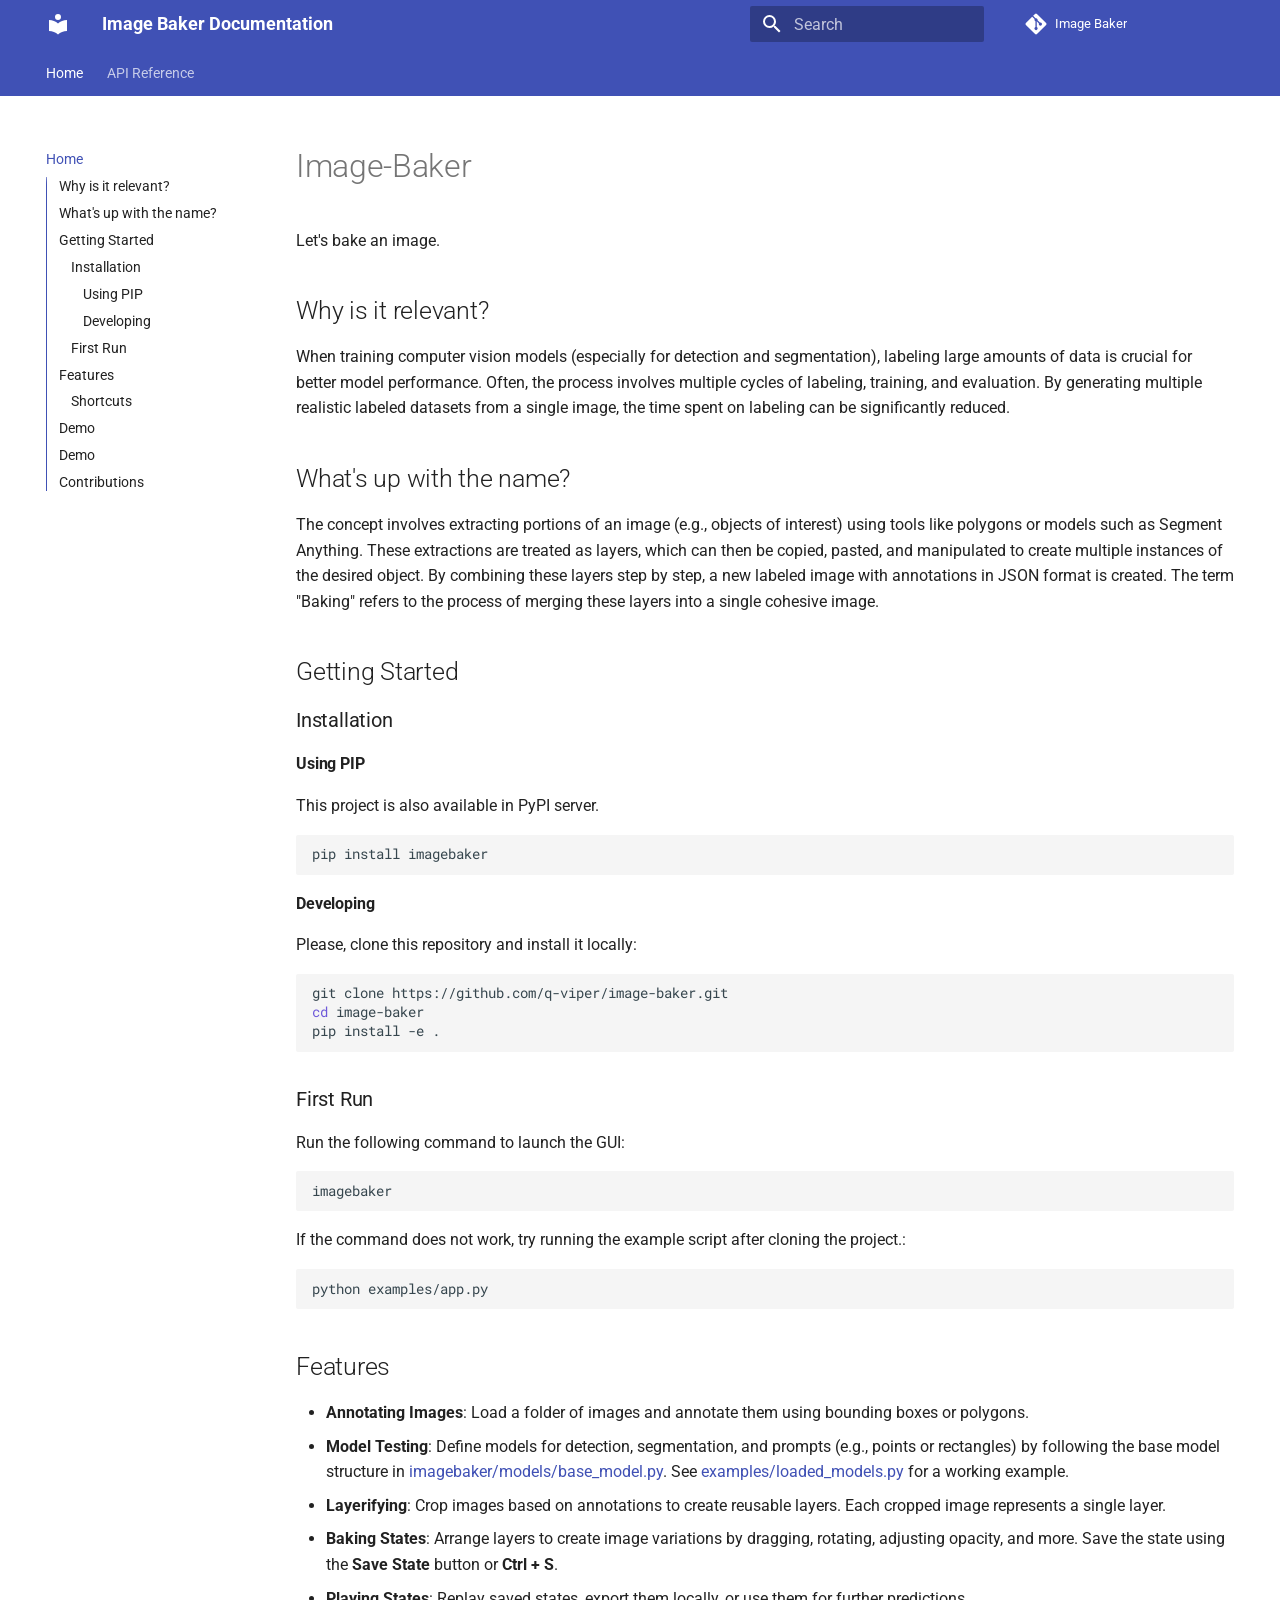
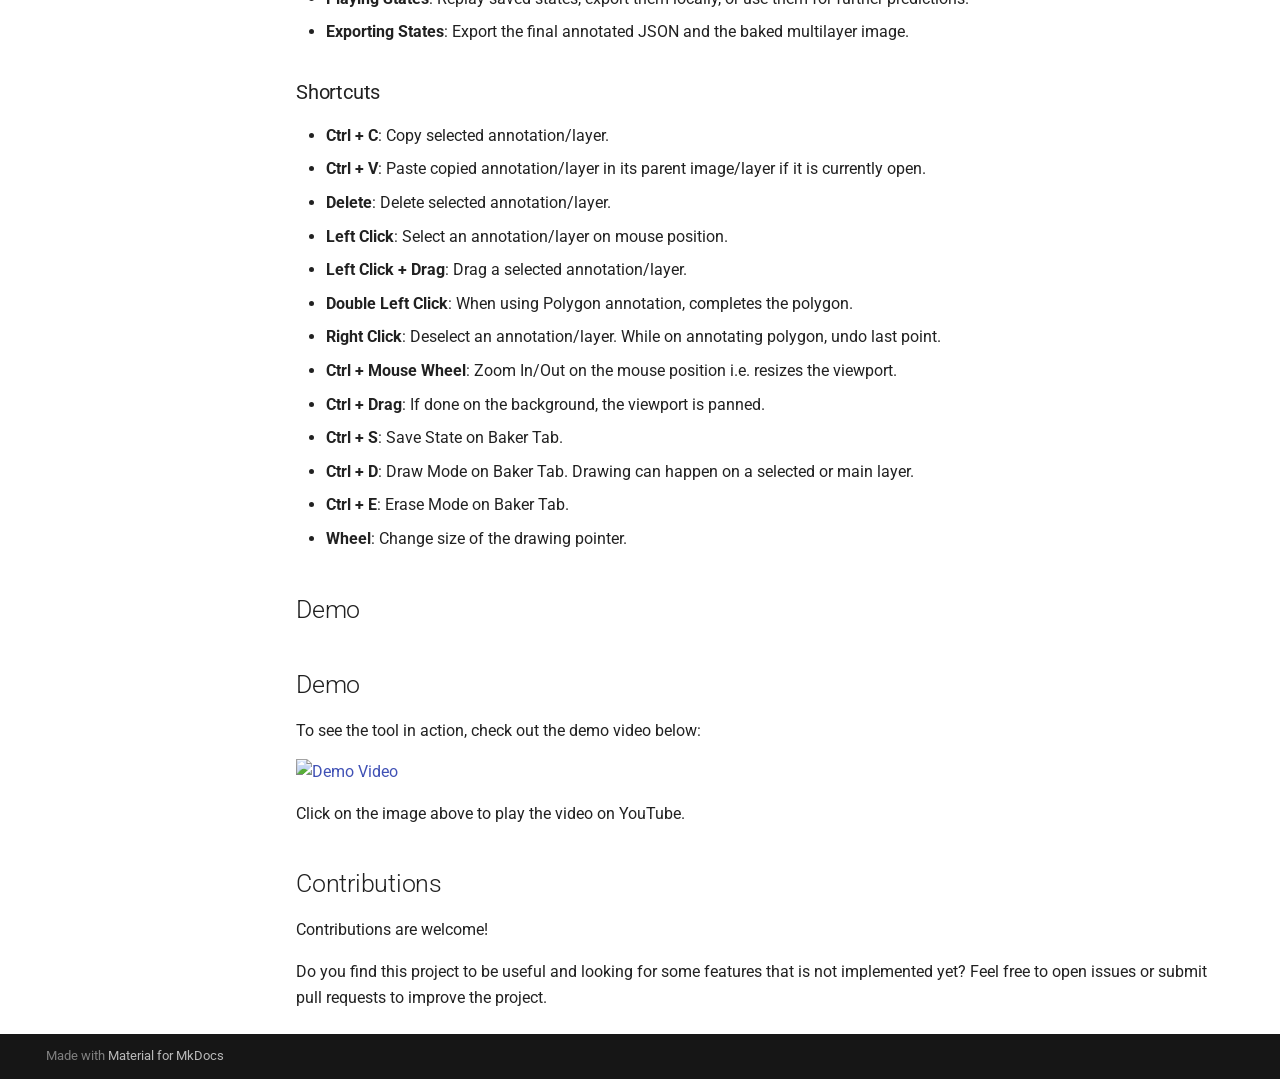
==== index.html @ 7e23a69e "Deployed d98cb2f with MkDocs version: 1.6.1" ====
<!doctype html>
<html lang="en" class="no-js">
  <head>
    
      <meta charset="utf-8">
      <meta name="viewport" content="width=device-width,initial-scale=1">
      
        <meta name="description" content="Documentation for the Image Baker project.">
      
      
        <meta name="author" content="Ramkrishna Acharya">
      
      
        <link rel="canonical" href="https://q-viper.github.io/Image-Baker/">
      
      
      
        <link rel="next" href="api-reference/">
      
      
      <link rel="icon" href="assets/favicon_io/favicon-32x32.png">
      <meta name="generator" content="mkdocs-1.6.1, mkdocs-material-9.6.12">
    
    
      
        <title>Image Baker Documentation</title>
      
    
    
      <link rel="stylesheet" href="assets/stylesheets/main.2afb09e1.min.css">
      
        
        <link rel="stylesheet" href="assets/stylesheets/palette.06af60db.min.css">
      
      


    
    
      
    
    
      
        
        
        <link rel="preconnect" href="https://fonts.gstatic.com" crossorigin>
        <link rel="stylesheet" href="https://fonts.googleapis.com/css?family=Roboto:300,300i,400,400i,700,700i%7CRoboto+Mono:400,400i,700,700i&display=fallback">
        <style>:root{--md-text-font:"Roboto";--md-code-font:"Roboto Mono"}</style>
      
    
    
      <link rel="stylesheet" href="assets/_mkdocstrings.css">
    
    <script>__md_scope=new URL(".",location),__md_hash=e=>[...e].reduce(((e,_)=>(e<<5)-e+_.charCodeAt(0)),0),__md_get=(e,_=localStorage,t=__md_scope)=>JSON.parse(_.getItem(t.pathname+"."+e)),__md_set=(e,_,t=localStorage,a=__md_scope)=>{try{t.setItem(a.pathname+"."+e,JSON.stringify(_))}catch(e){}}</script>
    
      

    
    
    
  </head>
  
  
    
    
    
    
    
    <body dir="ltr" data-md-color-scheme="default" data-md-color-primary="indigo" data-md-color-accent="pink">
  
    
    <input class="md-toggle" data-md-toggle="drawer" type="checkbox" id="__drawer" autocomplete="off">
    <input class="md-toggle" data-md-toggle="search" type="checkbox" id="__search" autocomplete="off">
    <label class="md-overlay" for="__drawer"></label>
    <div data-md-component="skip">
      
        
        <a href="#image-baker" class="md-skip">
          Skip to content
        </a>
      
    </div>
    <div data-md-component="announce">
      
    </div>
    
    
      

<header class="md-header" data-md-component="header">
  <nav class="md-header__inner md-grid" aria-label="Header">
    <a href="." title="Image Baker Documentation" class="md-header__button md-logo" aria-label="Image Baker Documentation" data-md-component="logo">
      
  
  <svg xmlns="http://www.w3.org/2000/svg" viewBox="0 0 24 24"><path d="M12 8a3 3 0 0 0 3-3 3 3 0 0 0-3-3 3 3 0 0 0-3 3 3 3 0 0 0 3 3m0 3.54C9.64 9.35 6.5 8 3 8v11c3.5 0 6.64 1.35 9 3.54 2.36-2.19 5.5-3.54 9-3.54V8c-3.5 0-6.64 1.35-9 3.54"/></svg>

    </a>
    <label class="md-header__button md-icon" for="__drawer">
      
      <svg xmlns="http://www.w3.org/2000/svg" viewBox="0 0 24 24"><path d="M3 6h18v2H3zm0 5h18v2H3zm0 5h18v2H3z"/></svg>
    </label>
    <div class="md-header__title" data-md-component="header-title">
      <div class="md-header__ellipsis">
        <div class="md-header__topic">
          <span class="md-ellipsis">
            Image Baker Documentation
          </span>
        </div>
        <div class="md-header__topic" data-md-component="header-topic">
          <span class="md-ellipsis">
            
              Home
            
          </span>
        </div>
      </div>
    </div>
    
      
    
    
    
    
      
      
        <label class="md-header__button md-icon" for="__search">
          
          <svg xmlns="http://www.w3.org/2000/svg" viewBox="0 0 24 24"><path d="M9.5 3A6.5 6.5 0 0 1 16 9.5c0 1.61-.59 3.09-1.56 4.23l.27.27h.79l5 5-1.5 1.5-5-5v-.79l-.27-.27A6.52 6.52 0 0 1 9.5 16 6.5 6.5 0 0 1 3 9.5 6.5 6.5 0 0 1 9.5 3m0 2C7 5 5 7 5 9.5S7 14 9.5 14 14 12 14 9.5 12 5 9.5 5"/></svg>
        </label>
        <div class="md-search" data-md-component="search" role="dialog">
  <label class="md-search__overlay" for="__search"></label>
  <div class="md-search__inner" role="search">
    <form class="md-search__form" name="search">
      <input type="text" class="md-search__input" name="query" aria-label="Search" placeholder="Search" autocapitalize="off" autocorrect="off" autocomplete="off" spellcheck="false" data-md-component="search-query" required>
      <label class="md-search__icon md-icon" for="__search">
        
        <svg xmlns="http://www.w3.org/2000/svg" viewBox="0 0 24 24"><path d="M9.5 3A6.5 6.5 0 0 1 16 9.5c0 1.61-.59 3.09-1.56 4.23l.27.27h.79l5 5-1.5 1.5-5-5v-.79l-.27-.27A6.52 6.52 0 0 1 9.5 16 6.5 6.5 0 0 1 3 9.5 6.5 6.5 0 0 1 9.5 3m0 2C7 5 5 7 5 9.5S7 14 9.5 14 14 12 14 9.5 12 5 9.5 5"/></svg>
        
        <svg xmlns="http://www.w3.org/2000/svg" viewBox="0 0 24 24"><path d="M20 11v2H8l5.5 5.5-1.42 1.42L4.16 12l7.92-7.92L13.5 5.5 8 11z"/></svg>
      </label>
      <nav class="md-search__options" aria-label="Search">
        
        <button type="reset" class="md-search__icon md-icon" title="Clear" aria-label="Clear" tabindex="-1">
          
          <svg xmlns="http://www.w3.org/2000/svg" viewBox="0 0 24 24"><path d="M19 6.41 17.59 5 12 10.59 6.41 5 5 6.41 10.59 12 5 17.59 6.41 19 12 13.41 17.59 19 19 17.59 13.41 12z"/></svg>
        </button>
      </nav>
      
    </form>
    <div class="md-search__output">
      <div class="md-search__scrollwrap" tabindex="0" data-md-scrollfix>
        <div class="md-search-result" data-md-component="search-result">
          <div class="md-search-result__meta">
            Initializing search
          </div>
          <ol class="md-search-result__list" role="presentation"></ol>
        </div>
      </div>
    </div>
  </div>
</div>
      
    
    
      <div class="md-header__source">
        <a href="https://github.com/q-viper/image-baker" title="Go to repository" class="md-source" data-md-component="source">
  <div class="md-source__icon md-icon">
    
    <svg xmlns="http://www.w3.org/2000/svg" viewBox="0 0 448 512"><!--! Font Awesome Free 6.7.2 by @fontawesome - https://fontawesome.com License - https://fontawesome.com/license/free (Icons: CC BY 4.0, Fonts: SIL OFL 1.1, Code: MIT License) Copyright 2024 Fonticons, Inc.--><path d="M439.55 236.05 244 40.45a28.87 28.87 0 0 0-40.81 0l-40.66 40.63 51.52 51.52c27.06-9.14 52.68 16.77 43.39 43.68l49.66 49.66c34.23-11.8 61.18 31 35.47 56.69-26.49 26.49-70.21-2.87-56-37.34L240.22 199v121.85c25.3 12.54 22.26 41.85 9.08 55a34.34 34.34 0 0 1-48.55 0c-17.57-17.6-11.07-46.91 11.25-56v-123c-20.8-8.51-24.6-30.74-18.64-45L142.57 101 8.45 235.14a28.86 28.86 0 0 0 0 40.81l195.61 195.6a28.86 28.86 0 0 0 40.8 0l194.69-194.69a28.86 28.86 0 0 0 0-40.81"/></svg>
  </div>
  <div class="md-source__repository">
    Image Baker
  </div>
</a>
      </div>
    
  </nav>
  
</header>
    
    <div class="md-container" data-md-component="container">
      
      
        
          
            
<nav class="md-tabs" aria-label="Tabs" data-md-component="tabs">
  <div class="md-grid">
    <ul class="md-tabs__list">
      
        
  
  
  
    
  
  
    <li class="md-tabs__item md-tabs__item--active">
      <a href="." class="md-tabs__link">
        
  
  
    
  
  Home

      </a>
    </li>
  

      
        
  
  
  
  
    <li class="md-tabs__item">
      <a href="api-reference/" class="md-tabs__link">
        
  
  
    
  
  API Reference

      </a>
    </li>
  

      
    </ul>
  </div>
</nav>
          
        
      
      <main class="md-main" data-md-component="main">
        <div class="md-main__inner md-grid">
          
            
              
              <div class="md-sidebar md-sidebar--primary" data-md-component="sidebar" data-md-type="navigation" >
                <div class="md-sidebar__scrollwrap">
                  <div class="md-sidebar__inner">
                    


  


  

<nav class="md-nav md-nav--primary md-nav--lifted md-nav--integrated" aria-label="Navigation" data-md-level="0">
  <label class="md-nav__title" for="__drawer">
    <a href="." title="Image Baker Documentation" class="md-nav__button md-logo" aria-label="Image Baker Documentation" data-md-component="logo">
      
  
  <svg xmlns="http://www.w3.org/2000/svg" viewBox="0 0 24 24"><path d="M12 8a3 3 0 0 0 3-3 3 3 0 0 0-3-3 3 3 0 0 0-3 3 3 3 0 0 0 3 3m0 3.54C9.64 9.35 6.5 8 3 8v11c3.5 0 6.64 1.35 9 3.54 2.36-2.19 5.5-3.54 9-3.54V8c-3.5 0-6.64 1.35-9 3.54"/></svg>

    </a>
    Image Baker Documentation
  </label>
  
    <div class="md-nav__source">
      <a href="https://github.com/q-viper/image-baker" title="Go to repository" class="md-source" data-md-component="source">
  <div class="md-source__icon md-icon">
    
    <svg xmlns="http://www.w3.org/2000/svg" viewBox="0 0 448 512"><!--! Font Awesome Free 6.7.2 by @fontawesome - https://fontawesome.com License - https://fontawesome.com/license/free (Icons: CC BY 4.0, Fonts: SIL OFL 1.1, Code: MIT License) Copyright 2024 Fonticons, Inc.--><path d="M439.55 236.05 244 40.45a28.87 28.87 0 0 0-40.81 0l-40.66 40.63 51.52 51.52c27.06-9.14 52.68 16.77 43.39 43.68l49.66 49.66c34.23-11.8 61.18 31 35.47 56.69-26.49 26.49-70.21-2.87-56-37.34L240.22 199v121.85c25.3 12.54 22.26 41.85 9.08 55a34.34 34.34 0 0 1-48.55 0c-17.57-17.6-11.07-46.91 11.25-56v-123c-20.8-8.51-24.6-30.74-18.64-45L142.57 101 8.45 235.14a28.86 28.86 0 0 0 0 40.81l195.61 195.6a28.86 28.86 0 0 0 40.8 0l194.69-194.69a28.86 28.86 0 0 0 0-40.81"/></svg>
  </div>
  <div class="md-source__repository">
    Image Baker
  </div>
</a>
    </div>
  
  <ul class="md-nav__list" data-md-scrollfix>
    
      
      
  
  
    
  
  
  
    <li class="md-nav__item md-nav__item--active">
      
      <input class="md-nav__toggle md-toggle" type="checkbox" id="__toc">
      
      
        
      
      
        <label class="md-nav__link md-nav__link--active" for="__toc">
          
  
  
  <span class="md-ellipsis">
    Home
    
  </span>
  

          <span class="md-nav__icon md-icon"></span>
        </label>
      
      <a href="." class="md-nav__link md-nav__link--active">
        
  
  
  <span class="md-ellipsis">
    Home
    
  </span>
  

      </a>
      
        

<nav class="md-nav md-nav--secondary" aria-label="Table of contents">
  
  
  
    
  
  
    <label class="md-nav__title" for="__toc">
      <span class="md-nav__icon md-icon"></span>
      Table of contents
    </label>
    <ul class="md-nav__list" data-md-component="toc" data-md-scrollfix>
      
        <li class="md-nav__item">
  <a href="#why-is-it-relevant" class="md-nav__link">
    <span class="md-ellipsis">
      Why is it relevant?
    </span>
  </a>
  
</li>
      
        <li class="md-nav__item">
  <a href="#whats-up-with-the-name" class="md-nav__link">
    <span class="md-ellipsis">
      What's up with the name?
    </span>
  </a>
  
</li>
      
        <li class="md-nav__item">
  <a href="#getting-started" class="md-nav__link">
    <span class="md-ellipsis">
      Getting Started
    </span>
  </a>
  
    <nav class="md-nav" aria-label="Getting Started">
      <ul class="md-nav__list">
        
          <li class="md-nav__item">
  <a href="#installation" class="md-nav__link">
    <span class="md-ellipsis">
      Installation
    </span>
  </a>
  
    <nav class="md-nav" aria-label="Installation">
      <ul class="md-nav__list">
        
          <li class="md-nav__item">
  <a href="#using-pip" class="md-nav__link">
    <span class="md-ellipsis">
      Using PIP
    </span>
  </a>
  
</li>
        
          <li class="md-nav__item">
  <a href="#developing" class="md-nav__link">
    <span class="md-ellipsis">
      Developing
    </span>
  </a>
  
</li>
        
      </ul>
    </nav>
  
</li>
        
          <li class="md-nav__item">
  <a href="#first-run" class="md-nav__link">
    <span class="md-ellipsis">
      First Run
    </span>
  </a>
  
</li>
        
      </ul>
    </nav>
  
</li>
      
        <li class="md-nav__item">
  <a href="#features" class="md-nav__link">
    <span class="md-ellipsis">
      Features
    </span>
  </a>
  
    <nav class="md-nav" aria-label="Features">
      <ul class="md-nav__list">
        
          <li class="md-nav__item">
  <a href="#shortcuts" class="md-nav__link">
    <span class="md-ellipsis">
      Shortcuts
    </span>
  </a>
  
</li>
        
      </ul>
    </nav>
  
</li>
      
        <li class="md-nav__item">
  <a href="#demo" class="md-nav__link">
    <span class="md-ellipsis">
      Demo
    </span>
  </a>
  
</li>
      
        <li class="md-nav__item">
  <a href="#demo_1" class="md-nav__link">
    <span class="md-ellipsis">
      Demo
    </span>
  </a>
  
</li>
      
        <li class="md-nav__item">
  <a href="#contributions" class="md-nav__link">
    <span class="md-ellipsis">
      Contributions
    </span>
  </a>
  
</li>
      
    </ul>
  
</nav>
      
    </li>
  

    
      
      
  
  
  
  
    <li class="md-nav__item">
      <a href="api-reference/" class="md-nav__link">
        
  
  
  <span class="md-ellipsis">
    API Reference
    
  </span>
  

      </a>
    </li>
  

    
  </ul>
</nav>
                  </div>
                </div>
              </div>
            
            
          
          
            <div class="md-content" data-md-component="content">
              <article class="md-content__inner md-typeset">
                
                  


  
  


<h1 id="image-baker">Image-Baker<a class="headerlink" href="#image-baker" title="Permanent link">&para;</a></h1>
<p>Let's bake an image.</p>
<h2 id="why-is-it-relevant">Why is it relevant?<a class="headerlink" href="#why-is-it-relevant" title="Permanent link">&para;</a></h2>
<p>When training computer vision models (especially for detection and segmentation), labeling large amounts of data is crucial for better model performance. Often, the process involves multiple cycles of labeling, training, and evaluation. By generating multiple realistic labeled datasets from a single image, the time spent on labeling can be significantly reduced.</p>
<h2 id="whats-up-with-the-name">What's up with the name?<a class="headerlink" href="#whats-up-with-the-name" title="Permanent link">&para;</a></h2>
<p>The concept involves extracting portions of an image (e.g., objects of interest) using tools like polygons or models such as Segment Anything. These extractions are treated as layers, which can then be copied, pasted, and manipulated to create multiple instances of the desired object. By combining these layers step by step, a new labeled image with annotations in JSON format is created. The term "Baking" refers to the process of merging these layers into a single cohesive image.</p>
<h2 id="getting-started">Getting Started<a class="headerlink" href="#getting-started" title="Permanent link">&para;</a></h2>
<h3 id="installation">Installation<a class="headerlink" href="#installation" title="Permanent link">&para;</a></h3>
<h4 id="using-pip">Using PIP<a class="headerlink" href="#using-pip" title="Permanent link">&para;</a></h4>
<p>This project is also available in PyPI server.</p>
<div class="highlight"><pre><span></span><code>pip<span class="w"> </span>install<span class="w"> </span>imagebaker
</code></pre></div>
<h4 id="developing">Developing<a class="headerlink" href="#developing" title="Permanent link">&para;</a></h4>
<p>Please, clone this repository and install it locally:</p>
<div class="highlight"><pre><span></span><code>git<span class="w"> </span>clone<span class="w"> </span>https://github.com/q-viper/image-baker.git<span class="w"> </span>
<span class="nb">cd</span><span class="w"> </span>image-baker
pip<span class="w"> </span>install<span class="w"> </span>-e<span class="w"> </span>.
</code></pre></div>
<h3 id="first-run">First Run<a class="headerlink" href="#first-run" title="Permanent link">&para;</a></h3>
<p>Run the following command to launch the GUI:</p>
<div class="highlight"><pre><span></span><code>imagebaker
</code></pre></div>
<p>If the command does not work, try running the example script after cloning the project.:</p>
<div class="highlight"><pre><span></span><code>python<span class="w"> </span>examples/app.py
</code></pre></div>
<h2 id="features">Features<a class="headerlink" href="#features" title="Permanent link">&para;</a></h2>
<ul>
<li><strong>Annotating Images</strong>: Load a folder of images and annotate them using bounding boxes or polygons.</li>
<li><strong>Model Testing</strong>: Define models for detection, segmentation, and prompts (e.g., points or rectangles) by following the base model structure in <a href="imagebaker/models/base_model.py">imagebaker/models/base_model.py</a>. See <a href="examples/loaded_models.py">examples/loaded_models.py</a> for a working example.</li>
<li><strong>Layerifying</strong>: Crop images based on annotations to create reusable layers. Each cropped image represents a single layer.</li>
<li><strong>Baking States</strong>: Arrange layers to create image variations by dragging, rotating, adjusting opacity, and more. Save the state using the <strong>Save State</strong> button or <strong>Ctrl + S</strong>.</li>
<li><strong>Playing States</strong>: Replay saved states, export them locally, or use them for further predictions.</li>
<li><strong>Exporting States</strong>: Export the final annotated JSON and the baked multilayer image.</li>
</ul>
<h3 id="shortcuts">Shortcuts<a class="headerlink" href="#shortcuts" title="Permanent link">&para;</a></h3>
<ul>
<li><strong>Ctrl + C</strong>: Copy selected annotation/layer.</li>
<li><strong>Ctrl + V</strong>: Paste copied annotation/layer in its parent image/layer if it is currently open.</li>
<li><strong>Delete</strong>: Delete selected annotation/layer.</li>
<li><strong>Left Click</strong>: Select an annotation/layer on mouse position.</li>
<li><strong>Left Click + Drag</strong>: Drag a selected annotation/layer.</li>
<li><strong>Double Left Click</strong>: When using Polygon annotation, completes the polygon.</li>
<li><strong>Right Click</strong>: Deselect an annotation/layer. While on annotating polygon, undo last point.</li>
<li><strong>Ctrl + Mouse Wheel</strong>: Zoom In/Out on the mouse position i.e. resizes the viewport.</li>
<li><strong>Ctrl + Drag</strong>: If done on the background, the viewport is panned.</li>
<li><strong>Ctrl + S</strong>: Save State on Baker Tab.</li>
<li><strong>Ctrl + D</strong>: Draw Mode on Baker Tab. Drawing can happen on a selected or main layer.</li>
<li><strong>Ctrl + E</strong>: Erase Mode on Baker Tab.</li>
<li><strong>Wheel</strong>: Change size of the drawing pointer.</li>
</ul>
<h2 id="demo">Demo<a class="headerlink" href="#demo" title="Permanent link">&para;</a></h2>
<h2 id="demo_1">Demo<a class="headerlink" href="#demo_1" title="Permanent link">&para;</a></h2>
<p>To see the tool in action, check out the demo video below:</p>
<p><a href="https://youtu.be/WckMT0r-2Lc"><img alt="Demo Video" src="https://img.youtube.com/vi/WckMT0r-2Lc/0.jpg" /></a></p>
<p>Click on the image above to play the video on YouTube.</p>
<h2 id="contributions">Contributions<a class="headerlink" href="#contributions" title="Permanent link">&para;</a></h2>
<p>Contributions are welcome! </p>
<p>Do you find this project to be useful and looking for some features that is not implemented yet? Feel free to open issues or submit pull requests to improve the project.</p>












                
              </article>
            </div>
          
          
<script>var target=document.getElementById(location.hash.slice(1));target&&target.name&&(target.checked=target.name.startsWith("__tabbed_"))</script>
        </div>
        
      </main>
      
        <footer class="md-footer">
  
  <div class="md-footer-meta md-typeset">
    <div class="md-footer-meta__inner md-grid">
      <div class="md-copyright">
  
  
    Made with
    <a href="https://squidfunk.github.io/mkdocs-material/" target="_blank" rel="noopener">
      Material for MkDocs
    </a>
  
</div>
      
    </div>
  </div>
</footer>
      
    </div>
    <div class="md-dialog" data-md-component="dialog">
      <div class="md-dialog__inner md-typeset"></div>
    </div>
    
    
    
      
      <script id="__config" type="application/json">{"base": ".", "features": ["tabs", "search", "navigation.tabs", "navigation.sections", "toc.integrate"], "search": "assets/javascripts/workers/search.f8cc74c7.min.js", "tags": null, "translations": {"clipboard.copied": "Copied to clipboard", "clipboard.copy": "Copy to clipboard", "search.result.more.one": "1 more on this page", "search.result.more.other": "# more on this page", "search.result.none": "No matching documents", "search.result.one": "1 matching document", "search.result.other": "# matching documents", "search.result.placeholder": "Type to start searching", "search.result.term.missing": "Missing", "select.version": "Select version"}, "version": null}</script>
    
    
      <script src="assets/javascripts/bundle.c8b220af.min.js"></script>
      
    
  </body>
</html>
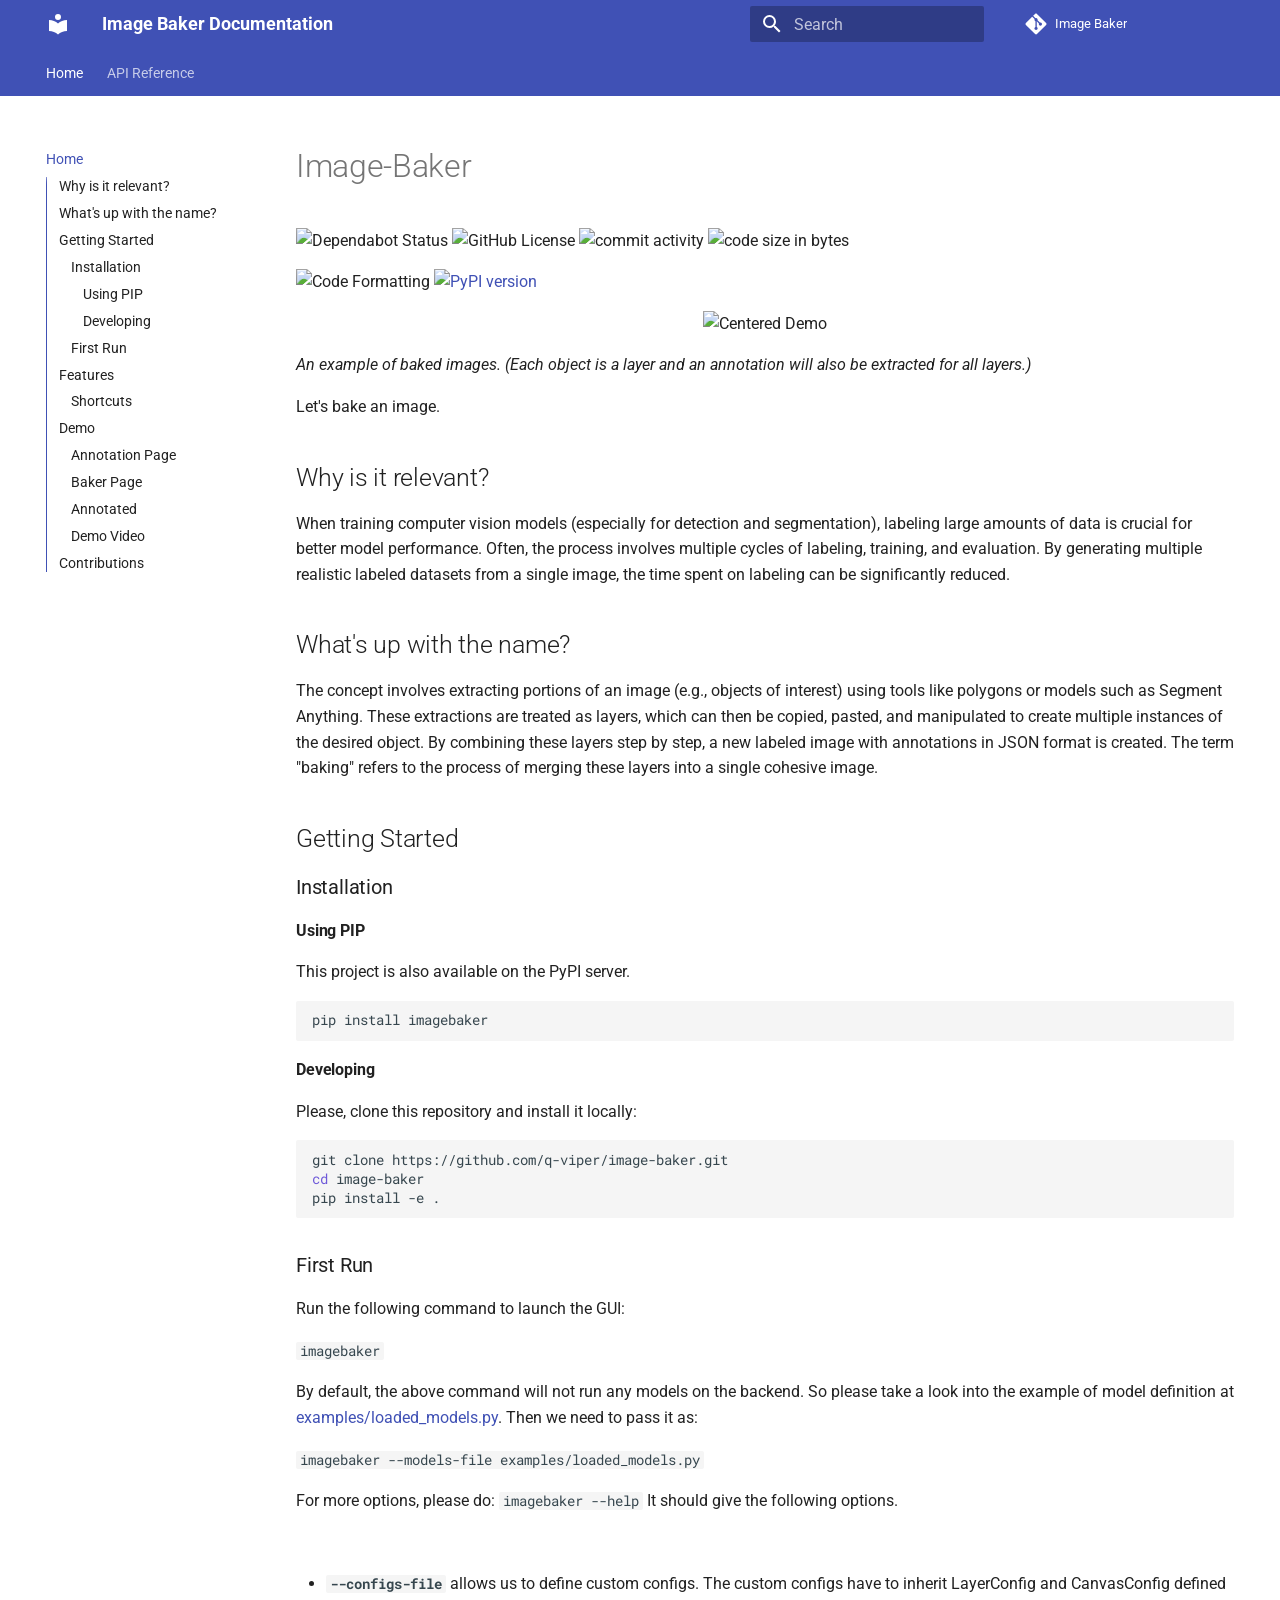
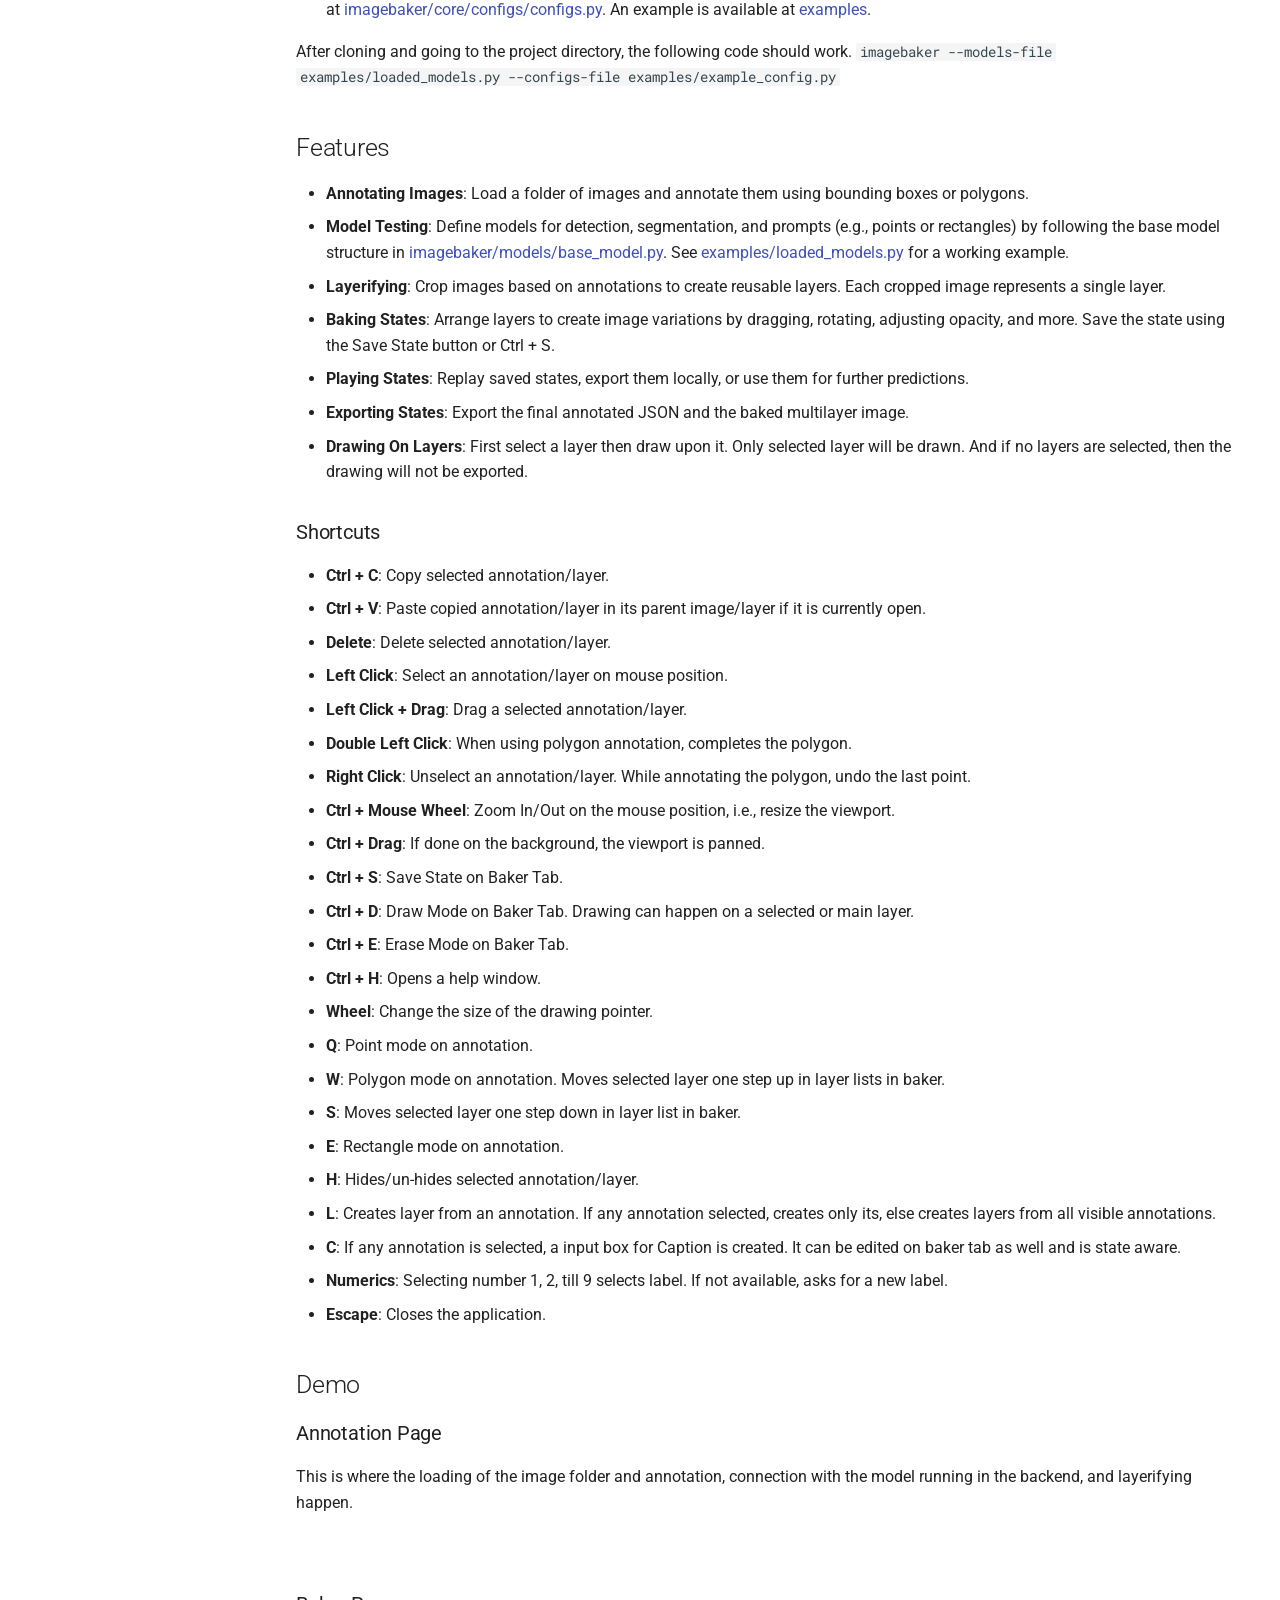
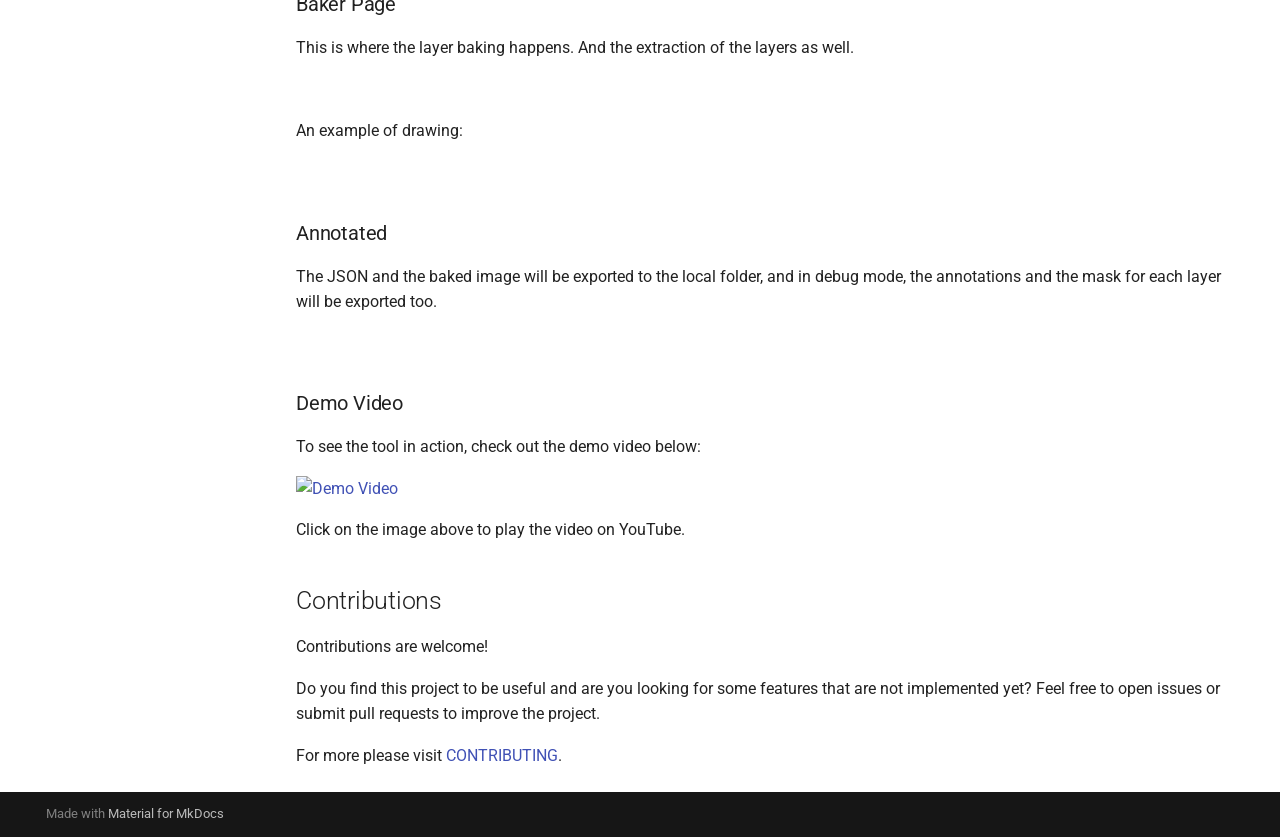
==== commit 04f6c8f0: "Deployed 68dcea6 with MkDocs version: 1.6.1" ====
--- a/index.html
+++ b/index.html
@@ -19,8 +19,11 @@
         <link rel="next" href="api-reference/">
       
       
+        
+      
+      
       <link rel="icon" href="assets/favicon_io/favicon-32x32.png">
-      <meta name="generator" content="mkdocs-1.6.1, mkdocs-material-9.6.12">
+      <meta name="generator" content="mkdocs-1.6.1, mkdocs-material-9.7.0">
     
     
       
@@ -28,10 +31,10 @@
       
     
     
-      <link rel="stylesheet" href="assets/stylesheets/main.2afb09e1.min.css">
-      
-        
-        <link rel="stylesheet" href="assets/stylesheets/palette.06af60db.min.css">
+      <link rel="stylesheet" href="assets/stylesheets/main.618322db.min.css">
+      
+        
+        <link rel="stylesheet" href="assets/stylesheets/palette.ab4e12ef.min.css">
       
       
 
@@ -56,7 +59,6 @@
     
       
 
-    
     
     
   </head>
@@ -167,7 +169,7 @@
         <a href="https://github.com/q-viper/image-baker" title="Go to repository" class="md-source" data-md-component="source">
   <div class="md-source__icon md-icon">
     
-    <svg xmlns="http://www.w3.org/2000/svg" viewBox="0 0 448 512"><!--! Font Awesome Free 6.7.2 by @fontawesome - https://fontawesome.com License - https://fontawesome.com/license/free (Icons: CC BY 4.0, Fonts: SIL OFL 1.1, Code: MIT License) Copyright 2024 Fonticons, Inc.--><path d="M439.55 236.05 244 40.45a28.87 28.87 0 0 0-40.81 0l-40.66 40.63 51.52 51.52c27.06-9.14 52.68 16.77 43.39 43.68l49.66 49.66c34.23-11.8 61.18 31 35.47 56.69-26.49 26.49-70.21-2.87-56-37.34L240.22 199v121.85c25.3 12.54 22.26 41.85 9.08 55a34.34 34.34 0 0 1-48.55 0c-17.57-17.6-11.07-46.91 11.25-56v-123c-20.8-8.51-24.6-30.74-18.64-45L142.57 101 8.45 235.14a28.86 28.86 0 0 0 0 40.81l195.61 195.6a28.86 28.86 0 0 0 40.8 0l194.69-194.69a28.86 28.86 0 0 0 0-40.81"/></svg>
+    <svg xmlns="http://www.w3.org/2000/svg" viewBox="0 0 448 512"><!--! Font Awesome Free 7.1.0 by @fontawesome - https://fontawesome.com License - https://fontawesome.com/license/free (Icons: CC BY 4.0, Fonts: SIL OFL 1.1, Code: MIT License) Copyright 2025 Fonticons, Inc.--><path d="M439.6 236.1 244 40.5c-5.4-5.5-12.8-8.5-20.4-8.5s-15 3-20.4 8.4L162.5 81l51.5 51.5c27.1-9.1 52.7 16.8 43.4 43.7l49.7 49.7c34.2-11.8 61.2 31 35.5 56.7-26.5 26.5-70.2-2.9-56-37.3L240.3 199v121.9c25.3 12.5 22.3 41.8 9.1 55-6.4 6.4-15.2 10.1-24.3 10.1s-17.8-3.6-24.3-10.1c-17.6-17.6-11.1-46.9 11.2-56v-123c-20.8-8.5-24.6-30.7-18.6-45L142.6 101 8.5 235.1C3 240.6 0 247.9 0 255.5s3 15 8.5 20.4l195.6 195.7c5.4 5.4 12.7 8.4 20.4 8.4s15-3 20.4-8.4l194.7-194.7c5.4-5.4 8.4-12.8 8.4-20.4s-3-15-8.4-20.4"/></svg>
   </div>
   <div class="md-source__repository">
     Image Baker
@@ -266,7 +268,7 @@
       <a href="https://github.com/q-viper/image-baker" title="Go to repository" class="md-source" data-md-component="source">
   <div class="md-source__icon md-icon">
     
-    <svg xmlns="http://www.w3.org/2000/svg" viewBox="0 0 448 512"><!--! Font Awesome Free 6.7.2 by @fontawesome - https://fontawesome.com License - https://fontawesome.com/license/free (Icons: CC BY 4.0, Fonts: SIL OFL 1.1, Code: MIT License) Copyright 2024 Fonticons, Inc.--><path d="M439.55 236.05 244 40.45a28.87 28.87 0 0 0-40.81 0l-40.66 40.63 51.52 51.52c27.06-9.14 52.68 16.77 43.39 43.68l49.66 49.66c34.23-11.8 61.18 31 35.47 56.69-26.49 26.49-70.21-2.87-56-37.34L240.22 199v121.85c25.3 12.54 22.26 41.85 9.08 55a34.34 34.34 0 0 1-48.55 0c-17.57-17.6-11.07-46.91 11.25-56v-123c-20.8-8.51-24.6-30.74-18.64-45L142.57 101 8.45 235.14a28.86 28.86 0 0 0 0 40.81l195.61 195.6a28.86 28.86 0 0 0 40.8 0l194.69-194.69a28.86 28.86 0 0 0 0-40.81"/></svg>
+    <svg xmlns="http://www.w3.org/2000/svg" viewBox="0 0 448 512"><!--! Font Awesome Free 7.1.0 by @fontawesome - https://fontawesome.com License - https://fontawesome.com/license/free (Icons: CC BY 4.0, Fonts: SIL OFL 1.1, Code: MIT License) Copyright 2025 Fonticons, Inc.--><path d="M439.6 236.1 244 40.5c-5.4-5.5-12.8-8.5-20.4-8.5s-15 3-20.4 8.4L162.5 81l51.5 51.5c27.1-9.1 52.7 16.8 43.4 43.7l49.7 49.7c34.2-11.8 61.2 31 35.5 56.7-26.5 26.5-70.2-2.9-56-37.3L240.3 199v121.9c25.3 12.5 22.3 41.8 9.1 55-6.4 6.4-15.2 10.1-24.3 10.1s-17.8-3.6-24.3-10.1c-17.6-17.6-11.1-46.9 11.2-56v-123c-20.8-8.5-24.6-30.7-18.6-45L142.6 101 8.5 235.1C3 240.6 0 247.9 0 255.5s3 15 8.5 20.4l195.6 195.7c5.4 5.4 12.7 8.4 20.4 8.4s15-3 20.4-8.4l194.7-194.7c5.4-5.4 8.4-12.8 8.4-20.4s-3-15-8.4-20.4"/></svg>
   </div>
   <div class="md-source__repository">
     Image Baker
@@ -297,9 +299,14 @@
   
   
   <span class="md-ellipsis">
+    
+  
     Home
+  
+
     
   </span>
+  
   
 
           <span class="md-nav__icon md-icon"></span>
@@ -310,9 +317,14 @@
   
   
   <span class="md-ellipsis">
+    
+  
     Home
+  
+
     
   </span>
+  
   
 
       </a>
@@ -335,7 +347,9 @@
         <li class="md-nav__item">
   <a href="#why-is-it-relevant" class="md-nav__link">
     <span class="md-ellipsis">
-      Why is it relevant?
+      
+        Why is it relevant?
+      
     </span>
   </a>
   
@@ -344,7 +358,9 @@
         <li class="md-nav__item">
   <a href="#whats-up-with-the-name" class="md-nav__link">
     <span class="md-ellipsis">
-      What's up with the name?
+      
+        What's up with the name?
+      
     </span>
   </a>
   
@@ -353,7 +369,9 @@
         <li class="md-nav__item">
   <a href="#getting-started" class="md-nav__link">
     <span class="md-ellipsis">
-      Getting Started
+      
+        Getting Started
+      
     </span>
   </a>
   
@@ -363,7 +381,9 @@
           <li class="md-nav__item">
   <a href="#installation" class="md-nav__link">
     <span class="md-ellipsis">
-      Installation
+      
+        Installation
+      
     </span>
   </a>
   
@@ -373,7 +393,9 @@
           <li class="md-nav__item">
   <a href="#using-pip" class="md-nav__link">
     <span class="md-ellipsis">
-      Using PIP
+      
+        Using PIP
+      
     </span>
   </a>
   
@@ -382,7 +404,9 @@
           <li class="md-nav__item">
   <a href="#developing" class="md-nav__link">
     <span class="md-ellipsis">
-      Developing
+      
+        Developing
+      
     </span>
   </a>
   
@@ -396,7 +420,9 @@
           <li class="md-nav__item">
   <a href="#first-run" class="md-nav__link">
     <span class="md-ellipsis">
-      First Run
+      
+        First Run
+      
     </span>
   </a>
   
@@ -410,7 +436,9 @@
         <li class="md-nav__item">
   <a href="#features" class="md-nav__link">
     <span class="md-ellipsis">
-      Features
+      
+        Features
+      
     </span>
   </a>
   
@@ -420,7 +448,9 @@
           <li class="md-nav__item">
   <a href="#shortcuts" class="md-nav__link">
     <span class="md-ellipsis">
-      Shortcuts
+      
+        Shortcuts
+      
     </span>
   </a>
   
@@ -434,25 +464,70 @@
         <li class="md-nav__item">
   <a href="#demo" class="md-nav__link">
     <span class="md-ellipsis">
-      Demo
-    </span>
-  </a>
-  
-</li>
-      
-        <li class="md-nav__item">
-  <a href="#demo_1" class="md-nav__link">
-    <span class="md-ellipsis">
-      Demo
-    </span>
-  </a>
+      
+        Demo
+      
+    </span>
+  </a>
+  
+    <nav class="md-nav" aria-label="Demo">
+      <ul class="md-nav__list">
+        
+          <li class="md-nav__item">
+  <a href="#annotation-page" class="md-nav__link">
+    <span class="md-ellipsis">
+      
+        Annotation Page
+      
+    </span>
+  </a>
+  
+</li>
+        
+          <li class="md-nav__item">
+  <a href="#baker-page" class="md-nav__link">
+    <span class="md-ellipsis">
+      
+        Baker Page
+      
+    </span>
+  </a>
+  
+</li>
+        
+          <li class="md-nav__item">
+  <a href="#annotated" class="md-nav__link">
+    <span class="md-ellipsis">
+      
+        Annotated
+      
+    </span>
+  </a>
+  
+</li>
+        
+          <li class="md-nav__item">
+  <a href="#demo-video" class="md-nav__link">
+    <span class="md-ellipsis">
+      
+        Demo Video
+      
+    </span>
+  </a>
+  
+</li>
+        
+      </ul>
+    </nav>
   
 </li>
       
         <li class="md-nav__item">
   <a href="#contributions" class="md-nav__link">
     <span class="md-ellipsis">
-      Contributions
+      
+        Contributions
+      
     </span>
   </a>
   
@@ -478,9 +553,14 @@
   
   
   <span class="md-ellipsis">
+    
+  
     API Reference
+  
+
     
   </span>
+  
   
 
       </a>
@@ -498,6 +578,7 @@
           
           
             <div class="md-content" data-md-component="content">
+              
               <article class="md-content__inner md-typeset">
                 
                   
@@ -508,15 +589,27 @@
 
 
 <h1 id="image-baker">Image-Baker<a class="headerlink" href="#image-baker" title="Permanent link">&para;</a></h1>
+<p><img alt="Dependabot Status" src="https://img.shields.io/badge/dependabot-active-brightgreen" />
+<img alt="GitHub License" src="https://img.shields.io/github/license/q-viper/image-baker" />
+<img alt="commit activity" src="https://img.shields.io/github/commit-activity/w/q-viper/SmokeSim/master" />
+<img alt="code size in bytes" src="https://img.shields.io/github/languages/code-size/q-viper/image-baker" /></p>
+<!-- ![Tests](https://github.com/q-viper/SmokeSim/actions/workflows/test-on-push.yml/badge.svg) -->
+<p><img alt="Code Formatting" src="https://github.com/q-viper/image-baker/actions/workflows/black-formatter.yml/badge.svg" />
+<a href="https://pypi.org/project/imagebaker/"><img alt="PyPI version" src="https://img.shields.io/pypi/v/imagebaker.svg" /></a></p>
+<p align="center">
+    <img src="https://github.com/q-viper/image-baker/blob/main/assets/demo.gif?raw=true" alt="Centered Demo" />
+</p>
+
+<p><em>An example of baked images. (Each object is a layer and an annotation will also be extracted for all layers.)</em></p>
 <p>Let's bake an image.</p>
 <h2 id="why-is-it-relevant">Why is it relevant?<a class="headerlink" href="#why-is-it-relevant" title="Permanent link">&para;</a></h2>
 <p>When training computer vision models (especially for detection and segmentation), labeling large amounts of data is crucial for better model performance. Often, the process involves multiple cycles of labeling, training, and evaluation. By generating multiple realistic labeled datasets from a single image, the time spent on labeling can be significantly reduced.</p>
 <h2 id="whats-up-with-the-name">What's up with the name?<a class="headerlink" href="#whats-up-with-the-name" title="Permanent link">&para;</a></h2>
-<p>The concept involves extracting portions of an image (e.g., objects of interest) using tools like polygons or models such as Segment Anything. These extractions are treated as layers, which can then be copied, pasted, and manipulated to create multiple instances of the desired object. By combining these layers step by step, a new labeled image with annotations in JSON format is created. The term "Baking" refers to the process of merging these layers into a single cohesive image.</p>
+<p>The concept involves extracting portions of an image (e.g., objects of interest) using tools like polygons or models such as Segment Anything. These extractions are treated as layers, which can then be copied, pasted, and manipulated to create multiple instances of the desired object. By combining these layers step by step, a new labeled image with annotations in JSON format is created. The term "baking" refers to the process of merging these layers into a single cohesive image.</p>
 <h2 id="getting-started">Getting Started<a class="headerlink" href="#getting-started" title="Permanent link">&para;</a></h2>
 <h3 id="installation">Installation<a class="headerlink" href="#installation" title="Permanent link">&para;</a></h3>
 <h4 id="using-pip">Using PIP<a class="headerlink" href="#using-pip" title="Permanent link">&para;</a></h4>
-<p>This project is also available in PyPI server.</p>
+<p>This project is also available on the PyPI server.</p>
 <div class="highlight"><pre><span></span><code>pip<span class="w"> </span>install<span class="w"> </span>imagebaker
 </code></pre></div>
 <h4 id="developing">Developing<a class="headerlink" href="#developing" title="Permanent link">&para;</a></h4>
@@ -527,19 +620,25 @@
 </code></pre></div>
 <h3 id="first-run">First Run<a class="headerlink" href="#first-run" title="Permanent link">&para;</a></h3>
 <p>Run the following command to launch the GUI:</p>
-<div class="highlight"><pre><span></span><code>imagebaker
-</code></pre></div>
-<p>If the command does not work, try running the example script after cloning the project.:</p>
-<div class="highlight"><pre><span></span><code>python<span class="w"> </span>examples/app.py
-</code></pre></div>
+<p><code>imagebaker</code></p>
+<p>By default, the above command will not run any models on the backend. So please take a look into the example of model definition at <a href="https://github.com/q-viper/image-baker/blob/main/examples/loaded_models.py">examples/loaded_models.py</a>. Then we need to pass it as:</p>
+<p><code>imagebaker --models-file examples/loaded_models.py</code></p>
+<p>For more options, please do: <code>imagebaker --help</code> It should give the following options.</p>
+<p><img alt="" src="https://github.com/q-viper/image-baker/blob/main/assets/demo/options.png?raw=true" /></p>
+<ul>
+<li><strong><code>--configs-file</code></strong> allows us to define custom configs. The custom configs have to inherit LayerConfig and CanvasConfig defined at <a href="https://github.com/q-viper/image-baker/blob/main/imagebaker/core/configs/configs.py">imagebaker/core/configs/configs.py</a>. An example is available at <a href="https://github.com/q-viper/image-baker/blob/main/examples/">examples</a>. </li>
+</ul>
+<p>After cloning and going to the project directory, the following code should work.
+<code>imagebaker --models-file examples/loaded_models.py --configs-file examples/example_config.py</code></p>
 <h2 id="features">Features<a class="headerlink" href="#features" title="Permanent link">&para;</a></h2>
 <ul>
 <li><strong>Annotating Images</strong>: Load a folder of images and annotate them using bounding boxes or polygons.</li>
-<li><strong>Model Testing</strong>: Define models for detection, segmentation, and prompts (e.g., points or rectangles) by following the base model structure in <a href="imagebaker/models/base_model.py">imagebaker/models/base_model.py</a>. See <a href="examples/loaded_models.py">examples/loaded_models.py</a> for a working example.</li>
+<li><strong>Model Testing</strong>: Define models for detection, segmentation, and prompts (e.g., points or rectangles) by following the base model structure in <a href="https://github.com/q-viper/image-baker/blob/main/imagebaker/models/base_model.py">imagebaker/models/base_model.py</a>. See <a href="https://github.com/q-viper/image-baker/blob/main/examples/loaded_models.py">examples/loaded_models.py</a> for a working example.</li>
 <li><strong>Layerifying</strong>: Crop images based on annotations to create reusable layers. Each cropped image represents a single layer.</li>
-<li><strong>Baking States</strong>: Arrange layers to create image variations by dragging, rotating, adjusting opacity, and more. Save the state using the <strong>Save State</strong> button or <strong>Ctrl + S</strong>.</li>
+<li><strong>Baking States</strong>: Arrange layers to create image variations by dragging, rotating, adjusting opacity, and more. Save the state using the Save State button or Ctrl + S.</li>
 <li><strong>Playing States</strong>: Replay saved states, export them locally, or use them for further predictions.</li>
 <li><strong>Exporting States</strong>: Export the final annotated JSON and the baked multilayer image.</li>
+<li><strong>Drawing On Layers</strong>: First select a layer then draw upon it. Only selected layer will be drawn. And if no layers are selected, then the drawing will not be exported.</li>
 </ul>
 <h3 id="shortcuts">Shortcuts<a class="headerlink" href="#shortcuts" title="Permanent link">&para;</a></h3>
 <ul>
@@ -548,23 +647,45 @@
 <li><strong>Delete</strong>: Delete selected annotation/layer.</li>
 <li><strong>Left Click</strong>: Select an annotation/layer on mouse position.</li>
 <li><strong>Left Click + Drag</strong>: Drag a selected annotation/layer.</li>
-<li><strong>Double Left Click</strong>: When using Polygon annotation, completes the polygon.</li>
-<li><strong>Right Click</strong>: Deselect an annotation/layer. While on annotating polygon, undo last point.</li>
-<li><strong>Ctrl + Mouse Wheel</strong>: Zoom In/Out on the mouse position i.e. resizes the viewport.</li>
+<li><strong>Double Left Click</strong>: When using polygon annotation, completes the polygon.</li>
+<li><strong>Right Click</strong>: Unselect an annotation/layer. While annotating the polygon, undo the last point.</li>
+<li><strong>Ctrl + Mouse Wheel</strong>: Zoom In/Out on the mouse position, i.e., resize the viewport.</li>
 <li><strong>Ctrl + Drag</strong>: If done on the background, the viewport is panned.</li>
 <li><strong>Ctrl + S</strong>: Save State on Baker Tab.</li>
 <li><strong>Ctrl + D</strong>: Draw Mode on Baker Tab. Drawing can happen on a selected or main layer.</li>
 <li><strong>Ctrl + E</strong>: Erase Mode on Baker Tab.</li>
-<li><strong>Wheel</strong>: Change size of the drawing pointer.</li>
+<li><strong>Ctrl + H</strong>: Opens a help window.</li>
+<li><strong>Wheel</strong>: Change the size of the drawing pointer.</li>
+<li><strong>Q</strong>: Point mode on annotation.</li>
+<li><strong>W</strong>: Polygon mode on annotation. Moves selected layer one step up in layer lists in baker.</li>
+<li><strong>S</strong>: Moves selected layer one step down in layer list in baker.</li>
+<li><strong>E</strong>: Rectangle mode on annotation.</li>
+<li><strong>H</strong>: Hides/un-hides selected annotation/layer.</li>
+<li><strong>L</strong>: Creates layer from an annotation. If any annotation selected, creates only its, else creates layers from all visible annotations.</li>
+<li><strong>C</strong>: If any annotation is selected, a input box for Caption is created. It can be edited on baker tab as well and is state aware.</li>
+<li><strong>Numerics</strong>: Selecting number 1, 2, till 9 selects label. If not available, asks for a new label.</li>
+<li><strong>Escape</strong>: Closes the application.</li>
 </ul>
 <h2 id="demo">Demo<a class="headerlink" href="#demo" title="Permanent link">&para;</a></h2>
-<h2 id="demo_1">Demo<a class="headerlink" href="#demo_1" title="Permanent link">&para;</a></h2>
+<h3 id="annotation-page">Annotation Page<a class="headerlink" href="#annotation-page" title="Permanent link">&para;</a></h3>
+<p>This is where the loading of the image folder and annotation, connection with the model running in the backend, and layerifying happen.</p>
+<p><img alt="" src="https://github.com/q-viper/image-baker/blob/main/assets/demo/annotation_page.png?raw=True" /></p>
+<h3 id="baker-page">Baker Page<a class="headerlink" href="#baker-page" title="Permanent link">&para;</a></h3>
+<p>This is where the layer baking happens. And the extraction of the layers as well.</p>
+<p><img alt="" src="https://github.com/q-viper/image-baker/blob/main/assets/demo/baker_page.png?raw=True" /></p>
+<p>An example of drawing:</p>
+<p><img alt="" src="https://github.com/q-viper/image-baker/blob/main/assets/demo/drawing.png?raw=True" /></p>
+<h3 id="annotated">Annotated<a class="headerlink" href="#annotated" title="Permanent link">&para;</a></h3>
+<p>The JSON and the baked image will be exported to the local folder, and in debug mode, the annotations and the mask for each layer will be exported too.</p>
+<p><img alt="" src="https://github.com/q-viper/image-baker/blob/main/assets/demo/annotated_veg_smiley.png?raw=True" /></p>
+<h3 id="demo-video">Demo Video<a class="headerlink" href="#demo-video" title="Permanent link">&para;</a></h3>
 <p>To see the tool in action, check out the demo video below:</p>
 <p><a href="https://youtu.be/WckMT0r-2Lc"><img alt="Demo Video" src="https://img.youtube.com/vi/WckMT0r-2Lc/0.jpg" /></a></p>
 <p>Click on the image above to play the video on YouTube.</p>
 <h2 id="contributions">Contributions<a class="headerlink" href="#contributions" title="Permanent link">&para;</a></h2>
 <p>Contributions are welcome! </p>
-<p>Do you find this project to be useful and looking for some features that is not implemented yet? Feel free to open issues or submit pull requests to improve the project.</p>
+<p>Do you find this project to be useful and are you looking for some features that are not implemented yet? Feel free to open issues or submit pull requests to improve the project.</p>
+<p>For more please visit <a href="CONTRIBUTING">CONTRIBUTING</a>.</p>
 
 
 
@@ -613,10 +734,11 @@
     
     
       
-      <script id="__config" type="application/json">{"base": ".", "features": ["tabs", "search", "navigation.tabs", "navigation.sections", "toc.integrate"], "search": "assets/javascripts/workers/search.f8cc74c7.min.js", "tags": null, "translations": {"clipboard.copied": "Copied to clipboard", "clipboard.copy": "Copy to clipboard", "search.result.more.one": "1 more on this page", "search.result.more.other": "# more on this page", "search.result.none": "No matching documents", "search.result.one": "1 matching document", "search.result.other": "# matching documents", "search.result.placeholder": "Type to start searching", "search.result.term.missing": "Missing", "select.version": "Select version"}, "version": null}</script>
-    
-    
-      <script src="assets/javascripts/bundle.c8b220af.min.js"></script>
+      
+      <script id="__config" type="application/json">{"annotate": null, "base": ".", "features": ["tabs", "search", "navigation.tabs", "navigation.sections", "toc.integrate"], "search": "assets/javascripts/workers/search.7a47a382.min.js", "tags": null, "translations": {"clipboard.copied": "Copied to clipboard", "clipboard.copy": "Copy to clipboard", "search.result.more.one": "1 more on this page", "search.result.more.other": "# more on this page", "search.result.none": "No matching documents", "search.result.one": "1 matching document", "search.result.other": "# matching documents", "search.result.placeholder": "Type to start searching", "search.result.term.missing": "Missing", "select.version": "Select version"}, "version": null}</script>
+    
+    
+      <script src="assets/javascripts/bundle.e71a0d61.min.js"></script>
       
     
   </body>
--- a/assets/_mkdocstrings.css
+++ b/assets/_mkdocstrings.css
@@ -0,0 +1,237 @@
+
+/* Avoid breaking parameter names, etc. in table cells. */
+.doc-contents td code {
+  word-break: normal !important;
+}
+
+/* No line break before first paragraph of descriptions. */
+.doc-md-description,
+.doc-md-description>p:first-child {
+  display: inline;
+}
+
+/* No text transformation from Material for MkDocs for H5 headings. */
+.md-typeset h5 .doc-object-name {
+  text-transform: none;
+}
+
+/* Max width for docstring sections tables. */
+.doc .md-typeset__table,
+.doc .md-typeset__table table {
+  display: table !important;
+  width: 100%;
+}
+
+.doc .md-typeset__table tr {
+  display: table-row;
+}
+
+/* Defaults in Spacy table style. */
+.doc-param-default,
+.doc-type_param-default {
+  float: right;
+}
+
+/* Parameter headings must be inline, not blocks. */
+.doc-heading-parameter,
+.doc-heading-type_parameter {
+  display: inline;
+}
+
+/* Default font size for parameter headings. */
+.md-typeset .doc-heading-parameter {
+  font-size: inherit;
+}
+
+/* Prefer space on the right, not the left of parameter permalinks. */
+.doc-heading-parameter .headerlink,
+.doc-heading-type_parameter .headerlink {
+  margin-left: 0 !important;
+  margin-right: 0.2rem;
+}
+
+/* Backward-compatibility: docstring section titles in bold. */
+.doc-section-title {
+  font-weight: bold;
+}
+
+/* Backlinks crumb separator. */
+.doc-backlink-crumb {
+  display: inline-flex;
+  gap: .2rem;
+  white-space: nowrap;
+  align-items: center;
+  vertical-align: middle;
+}
+.doc-backlink-crumb:not(:first-child)::before {
+  background-color: var(--md-default-fg-color--lighter);
+  content: "";
+  display: inline;
+  height: 1rem;
+  --md-path-icon: url('data:image/svg+xml;charset=utf-8,<svg xmlns="http://www.w3.org/2000/svg" viewBox="0 0 24 24"><path d="M8.59 16.58 13.17 12 8.59 7.41 10 6l6 6-6 6z"/></svg>');
+  -webkit-mask-image: var(--md-path-icon);
+  mask-image: var(--md-path-icon);
+  width: 1rem;
+}
+.doc-backlink-crumb.last {
+  font-weight: bold;
+}
+
+/* Symbols in Navigation and ToC. */
+:root, :host,
+[data-md-color-scheme="default"] {
+  --doc-symbol-parameter-fg-color: #df50af;
+  --doc-symbol-type_parameter-fg-color: #df50af;
+  --doc-symbol-attribute-fg-color: #953800;
+  --doc-symbol-function-fg-color: #8250df;
+  --doc-symbol-method-fg-color: #8250df;
+  --doc-symbol-class-fg-color: #0550ae;
+  --doc-symbol-type_alias-fg-color: #0550ae;
+  --doc-symbol-module-fg-color: #5cad0f;
+
+  --doc-symbol-parameter-bg-color: #df50af1a;
+  --doc-symbol-type_parameter-bg-color: #df50af1a;
+  --doc-symbol-attribute-bg-color: #9538001a;
+  --doc-symbol-function-bg-color: #8250df1a;
+  --doc-symbol-method-bg-color: #8250df1a;
+  --doc-symbol-class-bg-color: #0550ae1a;
+  --doc-symbol-type_alias-bg-color: #0550ae1a;
+  --doc-symbol-module-bg-color: #5cad0f1a;
+}
+
+[data-md-color-scheme="slate"] {
+  --doc-symbol-parameter-fg-color: #ffa8cc;
+  --doc-symbol-type_parameter-fg-color: #ffa8cc;
+  --doc-symbol-attribute-fg-color: #ffa657;
+  --doc-symbol-function-fg-color: #d2a8ff;
+  --doc-symbol-method-fg-color: #d2a8ff;
+  --doc-symbol-class-fg-color: #79c0ff;
+  --doc-symbol-type_alias-fg-color: #79c0ff;
+  --doc-symbol-module-fg-color: #baff79;
+
+  --doc-symbol-parameter-bg-color: #ffa8cc1a;
+  --doc-symbol-type_parameter-bg-color: #ffa8cc1a;
+  --doc-symbol-attribute-bg-color: #ffa6571a;
+  --doc-symbol-function-bg-color: #d2a8ff1a;
+  --doc-symbol-method-bg-color: #d2a8ff1a;
+  --doc-symbol-class-bg-color: #79c0ff1a;
+  --doc-symbol-type_alias-bg-color: #79c0ff1a;
+  --doc-symbol-module-bg-color: #baff791a;
+}
+
+code.doc-symbol {
+  border-radius: .1rem;
+  font-size: .85em;
+  padding: 0 .3em;
+  font-weight: bold;
+}
+
+code.doc-symbol-parameter,
+a code.doc-symbol-parameter {
+  color: var(--doc-symbol-parameter-fg-color);
+  background-color: var(--doc-symbol-parameter-bg-color);
+}
+
+code.doc-symbol-parameter::after {
+  content: "param";
+}
+
+code.doc-symbol-type_parameter,
+a code.doc-symbol-type_parameter {
+  color: var(--doc-symbol-type_parameter-fg-color);
+  background-color: var(--doc-symbol-type_parameter-bg-color);
+}
+
+code.doc-symbol-type_parameter::after {
+  content: "type-param";
+}
+
+code.doc-symbol-attribute,
+a code.doc-symbol-attribute {
+  color: var(--doc-symbol-attribute-fg-color);
+  background-color: var(--doc-symbol-attribute-bg-color);
+}
+
+code.doc-symbol-attribute::after {
+  content: "attr";
+}
+
+code.doc-symbol-function,
+a code.doc-symbol-function {
+  color: var(--doc-symbol-function-fg-color);
+  background-color: var(--doc-symbol-function-bg-color);
+}
+
+code.doc-symbol-function::after {
+  content: "func";
+}
+
+code.doc-symbol-method,
+a code.doc-symbol-method {
+  color: var(--doc-symbol-method-fg-color);
+  background-color: var(--doc-symbol-method-bg-color);
+}
+
+code.doc-symbol-method::after {
+  content: "meth";
+}
+
+code.doc-symbol-class,
+a code.doc-symbol-class {
+  color: var(--doc-symbol-class-fg-color);
+  background-color: var(--doc-symbol-class-bg-color);
+}
+
+code.doc-symbol-class::after {
+  content: "class";
+}
+
+
+code.doc-symbol-type_alias,
+a code.doc-symbol-type_alias {
+  color: var(--doc-symbol-type_alias-fg-color);
+  background-color: var(--doc-symbol-type_alias-bg-color);
+}
+
+code.doc-symbol-type_alias::after {
+  content: "type";
+}
+
+code.doc-symbol-module,
+a code.doc-symbol-module {
+  color: var(--doc-symbol-module-fg-color);
+  background-color: var(--doc-symbol-module-bg-color);
+}
+
+code.doc-symbol-module::after {
+  content: "mod";
+}
+
+.doc-signature .autorefs {
+  color: inherit;
+  border-bottom: 1px dotted currentcolor;
+}
+
+/* Source code blocks (admonitions). */
+:root {
+  --md-admonition-icon--mkdocstrings-source: url('data:image/svg+xml;charset=utf-8,<svg xmlns="http://www.w3.org/2000/svg" viewBox="0 0 24 24"><path d="M15.22 4.97a.75.75 0 0 1 1.06 0l6.5 6.5a.75.75 0 0 1 0 1.06l-6.5 6.5a.749.749 0 0 1-1.275-.326.75.75 0 0 1 .215-.734L21.19 12l-5.97-5.97a.75.75 0 0 1 0-1.06m-6.44 0a.75.75 0 0 1 0 1.06L2.81 12l5.97 5.97a.749.749 0 0 1-.326 1.275.75.75 0 0 1-.734-.215l-6.5-6.5a.75.75 0 0 1 0-1.06l6.5-6.5a.75.75 0 0 1 1.06 0"/></svg>')
+}
+.md-typeset .admonition.mkdocstrings-source,
+.md-typeset details.mkdocstrings-source {
+  border: none;
+  padding: 0;
+}
+.md-typeset .admonition.mkdocstrings-source:focus-within,
+.md-typeset details.mkdocstrings-source:focus-within {
+  box-shadow: none;
+}
+.md-typeset .mkdocstrings-source > .admonition-title,
+.md-typeset .mkdocstrings-source > summary {
+  background-color: inherit;
+}
+.md-typeset .mkdocstrings-source > .admonition-title::before,
+.md-typeset .mkdocstrings-source > summary::before {
+  background-color: var(--md-default-fg-color);
+  -webkit-mask-image: var(--md-admonition-icon--mkdocstrings-source);
+          mask-image: var(--md-admonition-icon--mkdocstrings-source);
+}
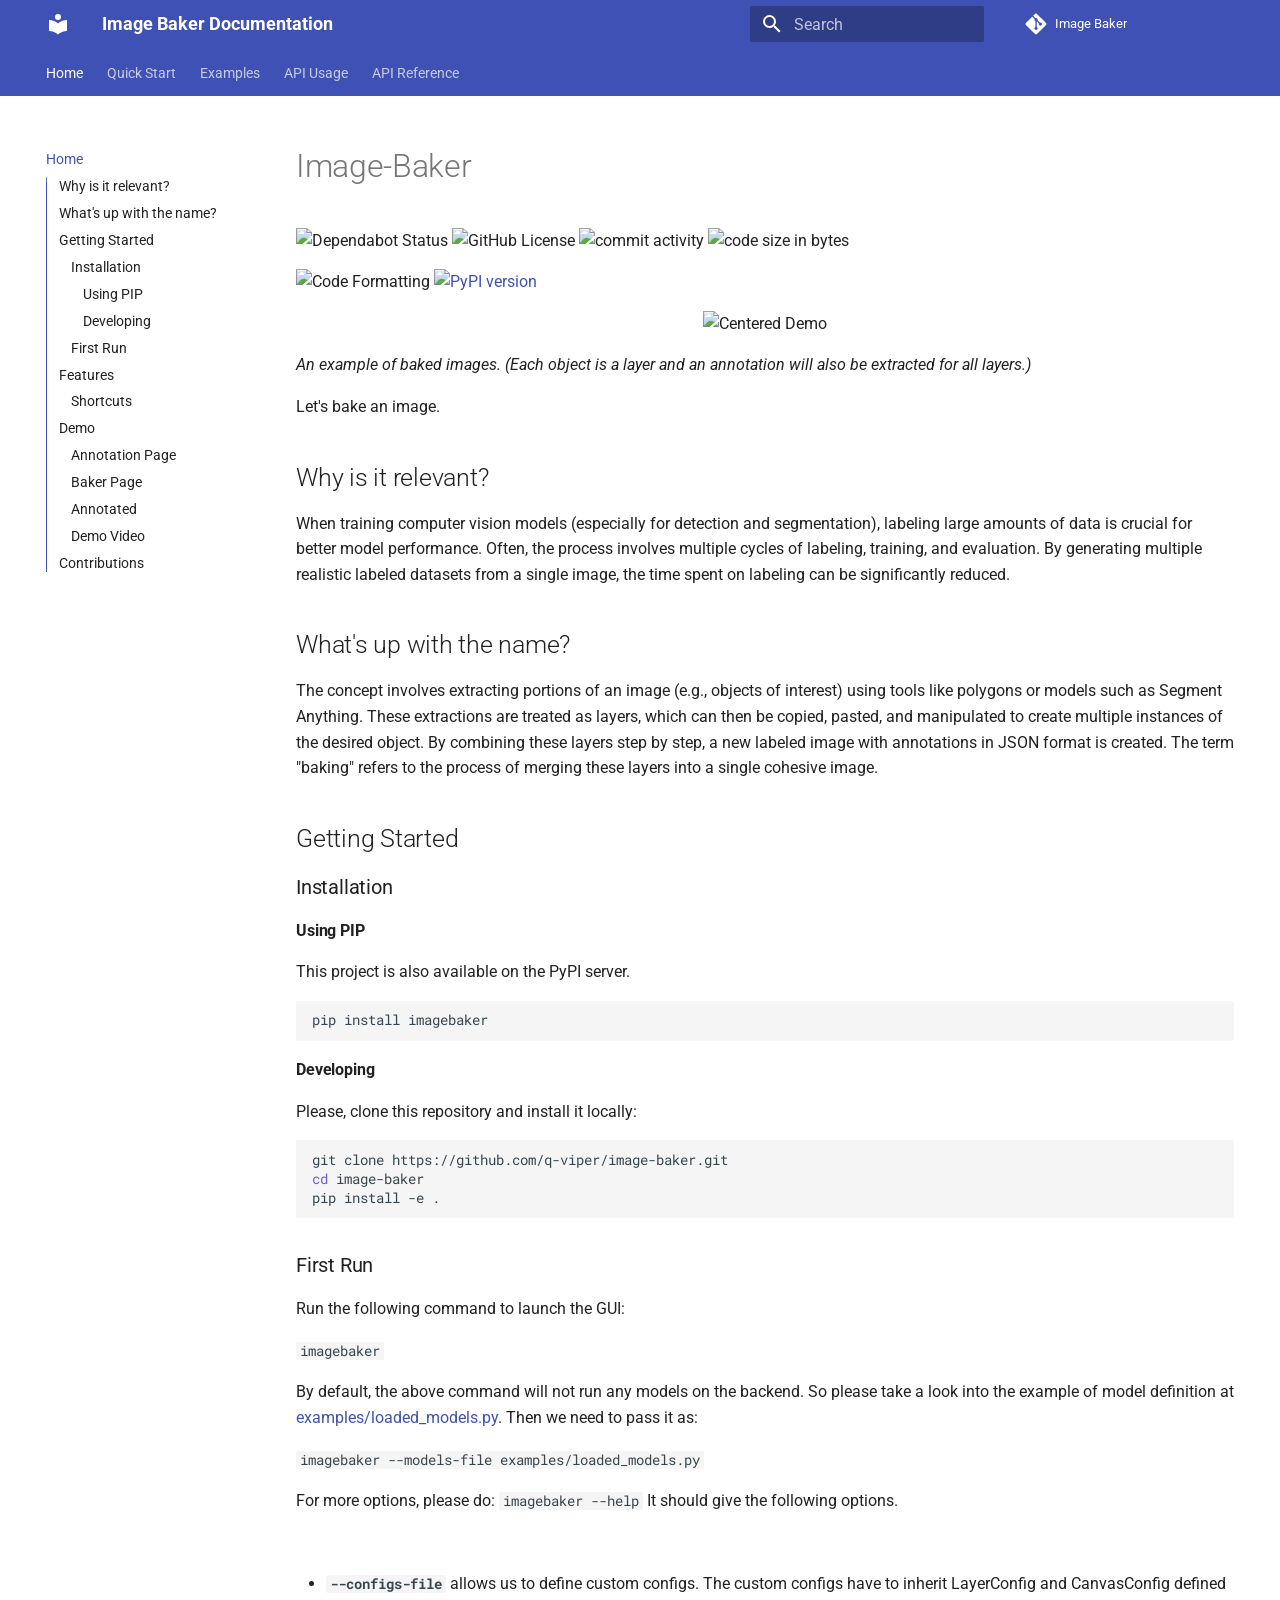
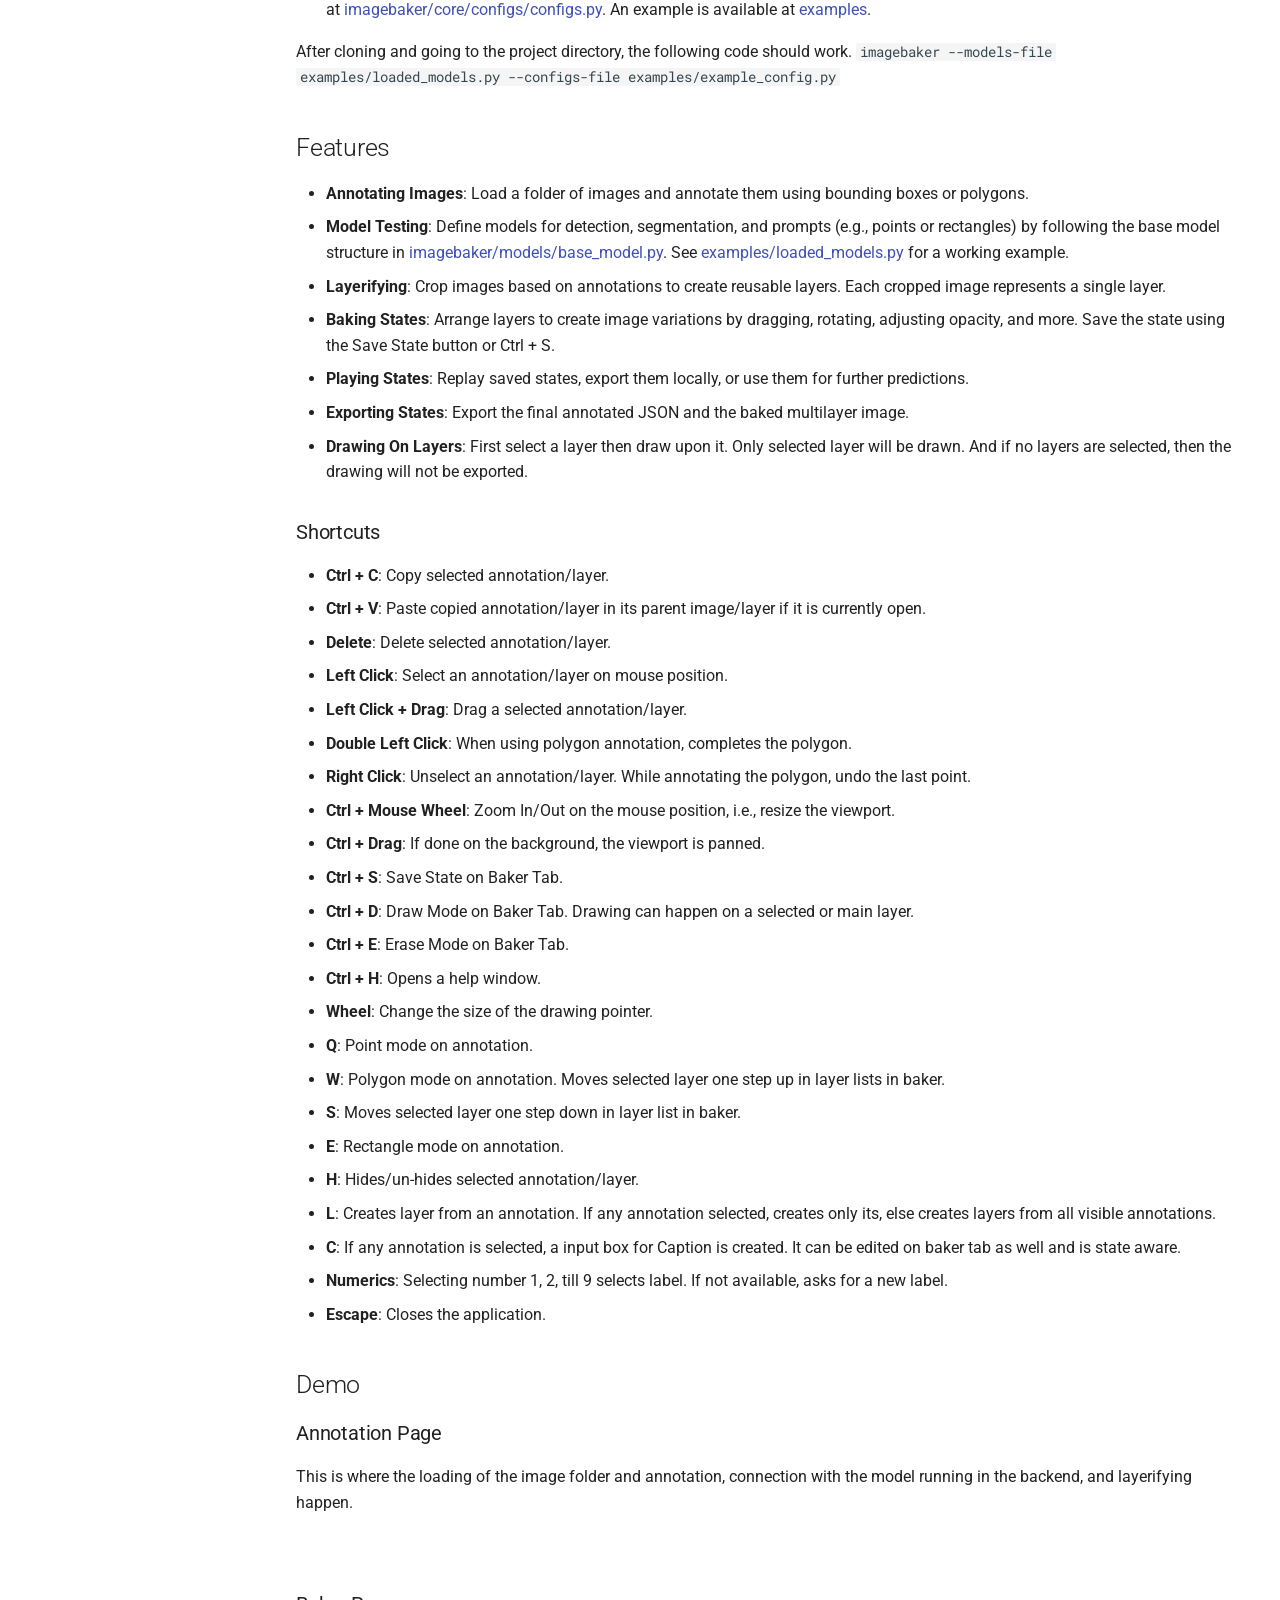
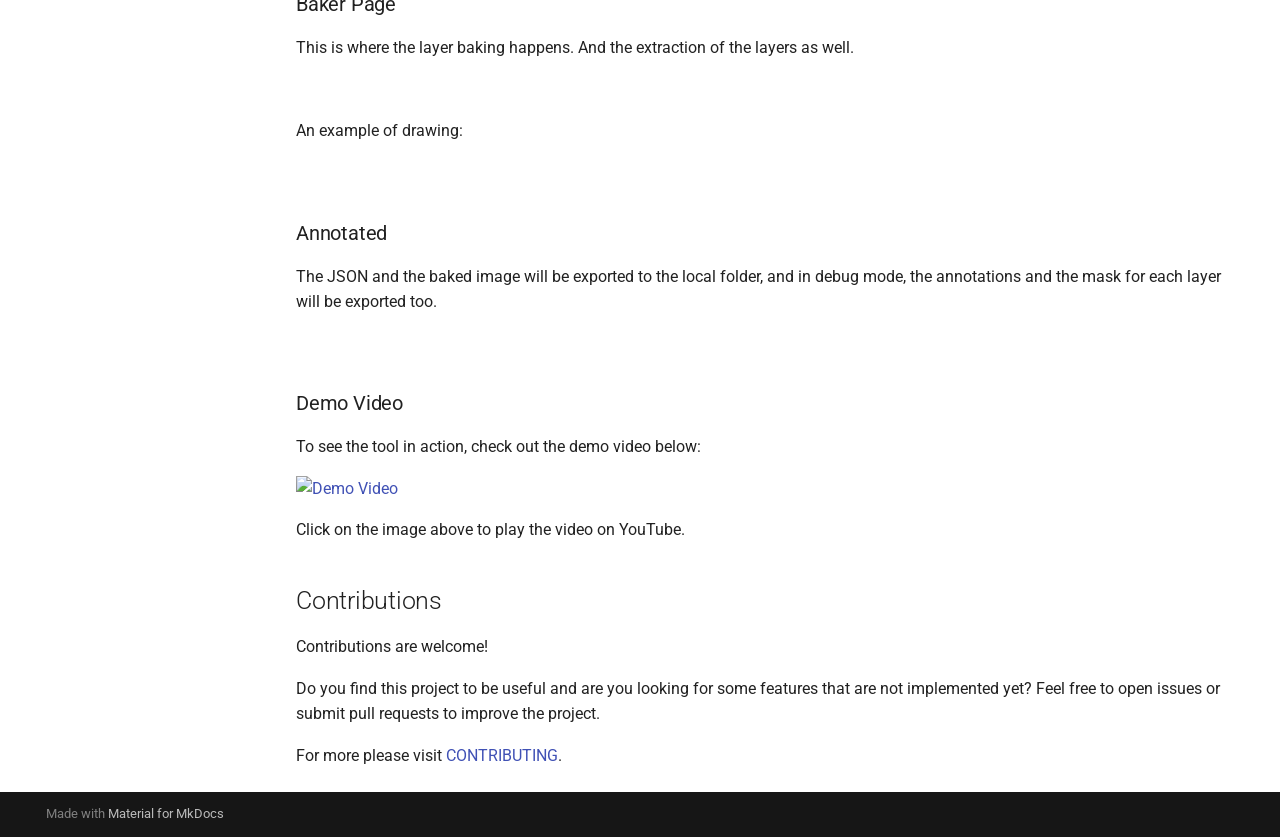
==== commit 338ca16b: "Deployed 5a031c4 with MkDocs version: 1.6.1" ====
--- a/index.html
+++ b/index.html
@@ -16,14 +16,14 @@
       
       
       
-        <link rel="next" href="api-reference/">
+        <link rel="next" href="QUICKSTART/">
       
       
         
       
       
       <link rel="icon" href="assets/favicon_io/favicon-32x32.png">
-      <meta name="generator" content="mkdocs-1.6.1, mkdocs-material-9.7.0">
+      <meta name="generator" content="mkdocs-1.6.1, mkdocs-material-9.7.1">
     
     
       
@@ -31,7 +31,7 @@
       
     
     
-      <link rel="stylesheet" href="assets/stylesheets/main.618322db.min.css">
+      <link rel="stylesheet" href="assets/stylesheets/main.484c7ddc.min.css">
       
         
         <link rel="stylesheet" href="assets/stylesheets/palette.ab4e12ef.min.css">
@@ -218,6 +218,63 @@
   
   
     <li class="md-tabs__item">
+      <a href="QUICKSTART/" class="md-tabs__link">
+        
+  
+  
+    
+  
+  Quick Start
+
+      </a>
+    </li>
+  
+
+      
+        
+  
+  
+  
+  
+    <li class="md-tabs__item">
+      <a href="examples/" class="md-tabs__link">
+        
+  
+  
+    
+  
+  Examples
+
+      </a>
+    </li>
+  
+
+      
+        
+  
+  
+  
+  
+    <li class="md-tabs__item">
+      <a href="api-usage/" class="md-tabs__link">
+        
+  
+  
+    
+  
+  API Usage
+
+      </a>
+    </li>
+  
+
+      
+        
+  
+  
+  
+  
+    <li class="md-tabs__item">
       <a href="api-reference/" class="md-tabs__link">
         
   
@@ -537,6 +594,87 @@
   
 </nav>
       
+    </li>
+  
+
+    
+      
+      
+  
+  
+  
+  
+    <li class="md-nav__item">
+      <a href="QUICKSTART/" class="md-nav__link">
+        
+  
+  
+  <span class="md-ellipsis">
+    
+  
+    Quick Start
+  
+
+    
+  </span>
+  
+  
+
+      </a>
+    </li>
+  
+
+    
+      
+      
+  
+  
+  
+  
+    <li class="md-nav__item">
+      <a href="examples/" class="md-nav__link">
+        
+  
+  
+  <span class="md-ellipsis">
+    
+  
+    Examples
+  
+
+    
+  </span>
+  
+  
+
+      </a>
+    </li>
+  
+
+    
+      
+      
+  
+  
+  
+  
+    <li class="md-nav__item">
+      <a href="api-usage/" class="md-nav__link">
+        
+  
+  
+  <span class="md-ellipsis">
+    
+  
+    API Usage
+  
+
+    
+  </span>
+  
+  
+
+      </a>
     </li>
   
 
@@ -735,10 +873,10 @@
     
       
       
-      <script id="__config" type="application/json">{"annotate": null, "base": ".", "features": ["tabs", "search", "navigation.tabs", "navigation.sections", "toc.integrate"], "search": "assets/javascripts/workers/search.7a47a382.min.js", "tags": null, "translations": {"clipboard.copied": "Copied to clipboard", "clipboard.copy": "Copy to clipboard", "search.result.more.one": "1 more on this page", "search.result.more.other": "# more on this page", "search.result.none": "No matching documents", "search.result.one": "1 matching document", "search.result.other": "# matching documents", "search.result.placeholder": "Type to start searching", "search.result.term.missing": "Missing", "select.version": "Select version"}, "version": null}</script>
-    
-    
-      <script src="assets/javascripts/bundle.e71a0d61.min.js"></script>
+      <script id="__config" type="application/json">{"annotate": null, "base": ".", "features": ["tabs", "search", "navigation.tabs", "navigation.sections", "toc.integrate"], "search": "assets/javascripts/workers/search.2c215733.min.js", "tags": null, "translations": {"clipboard.copied": "Copied to clipboard", "clipboard.copy": "Copy to clipboard", "search.result.more.one": "1 more on this page", "search.result.more.other": "# more on this page", "search.result.none": "No matching documents", "search.result.one": "1 matching document", "search.result.other": "# matching documents", "search.result.placeholder": "Type to start searching", "search.result.term.missing": "Missing", "select.version": "Select version"}, "version": null}</script>
+    
+    
+      <script src="assets/javascripts/bundle.79ae519e.min.js"></script>
       
     
   </body>
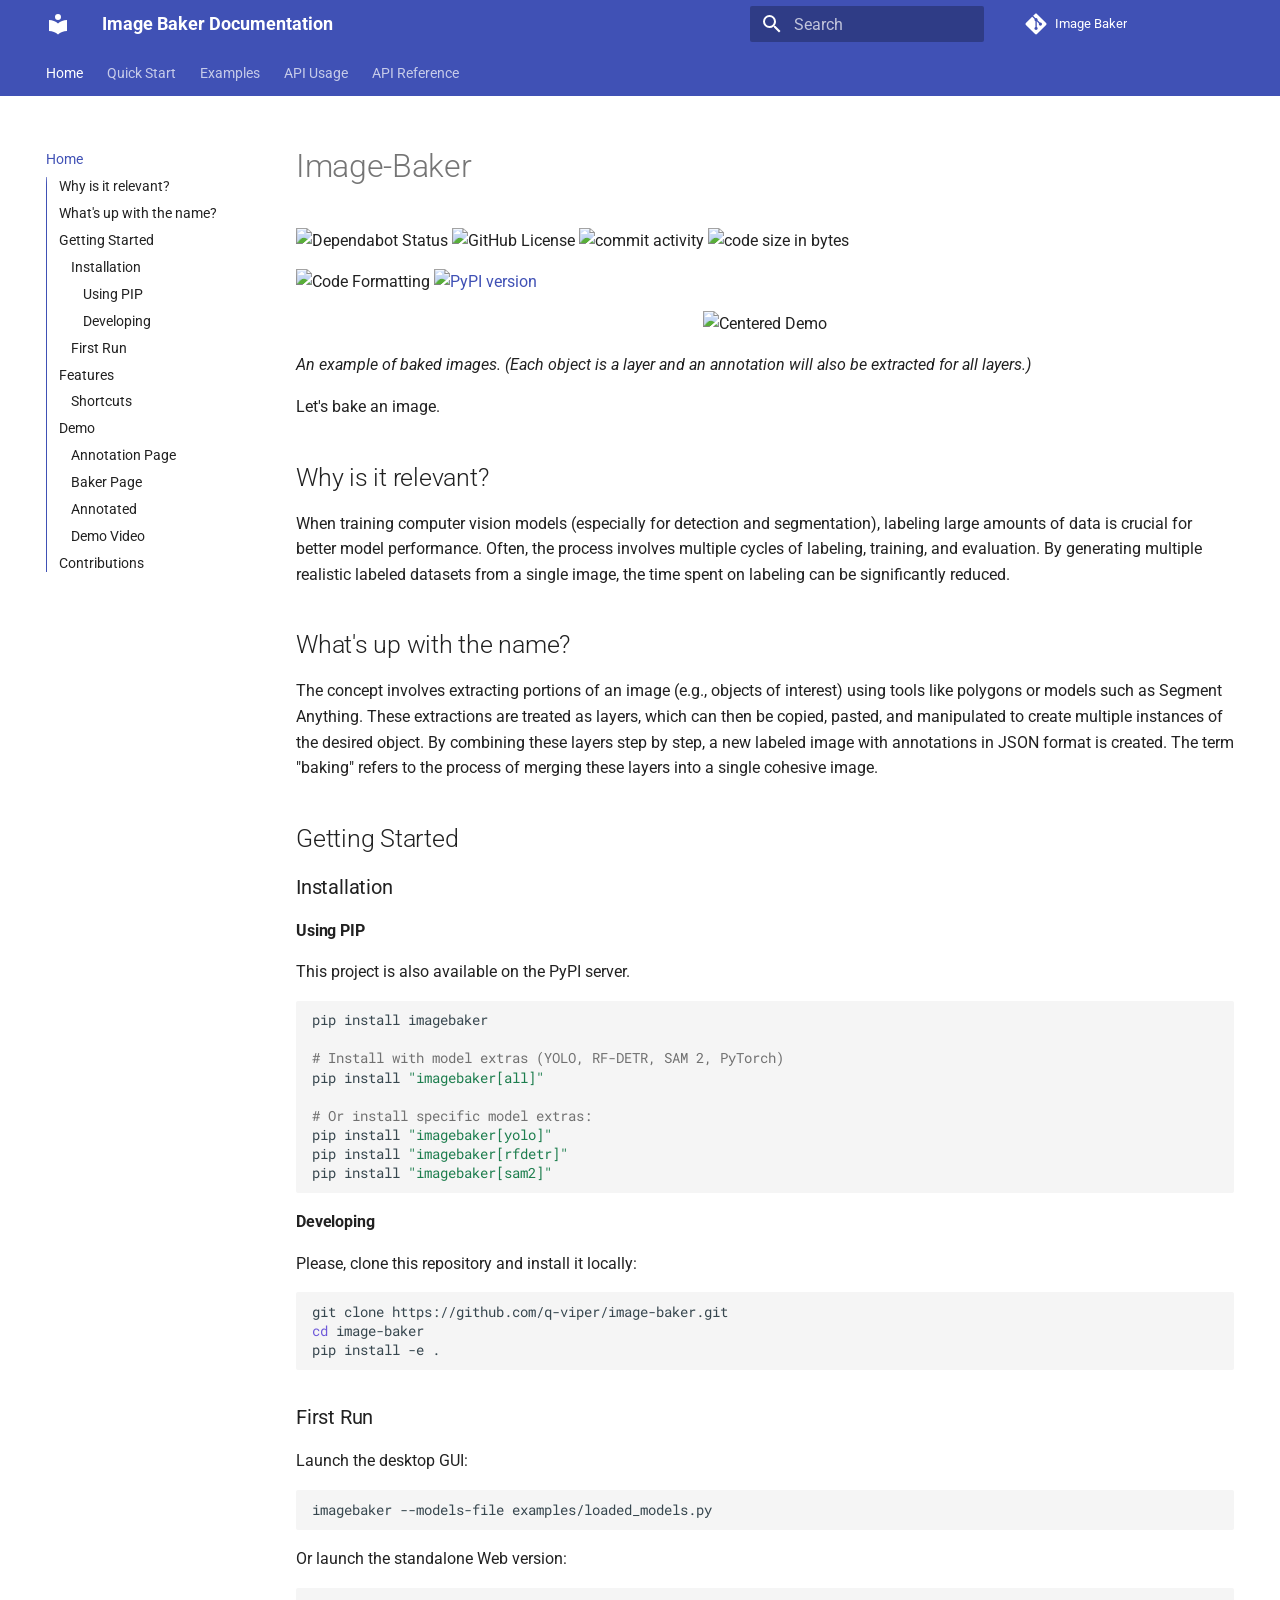
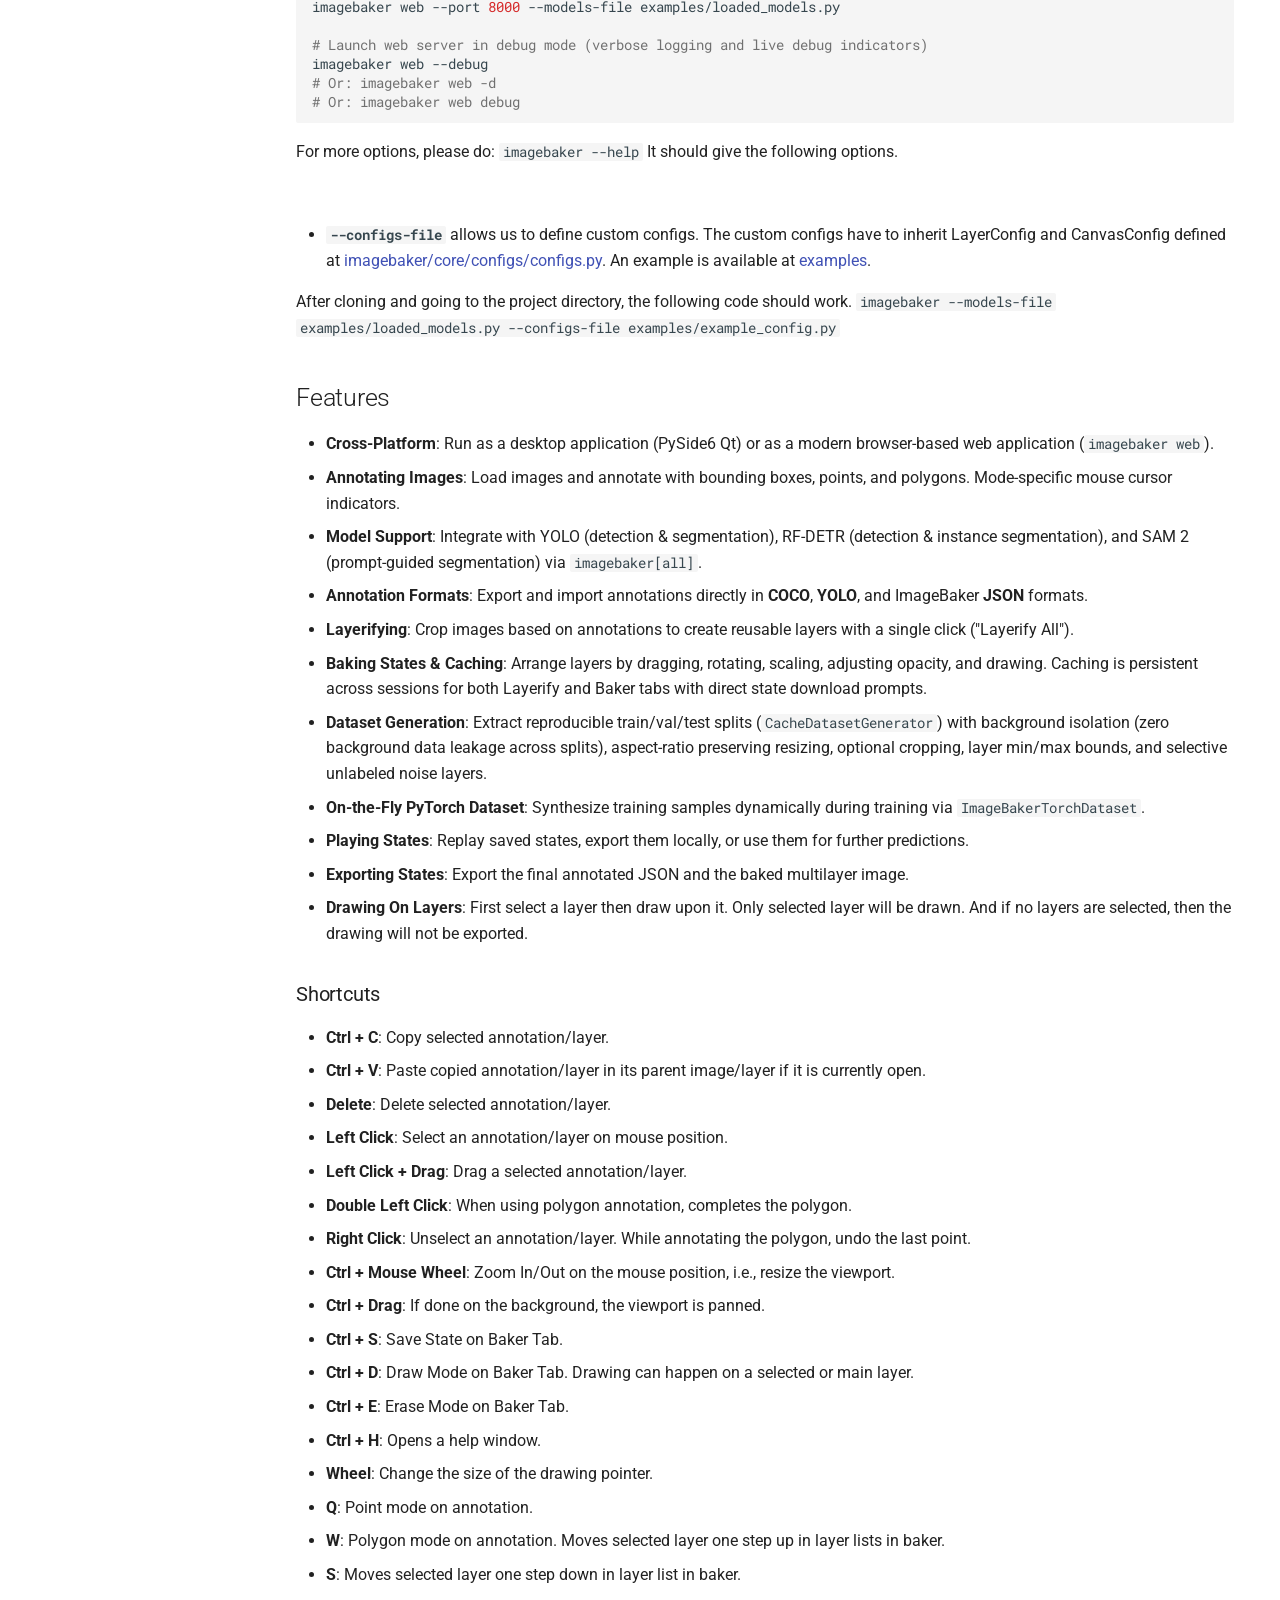
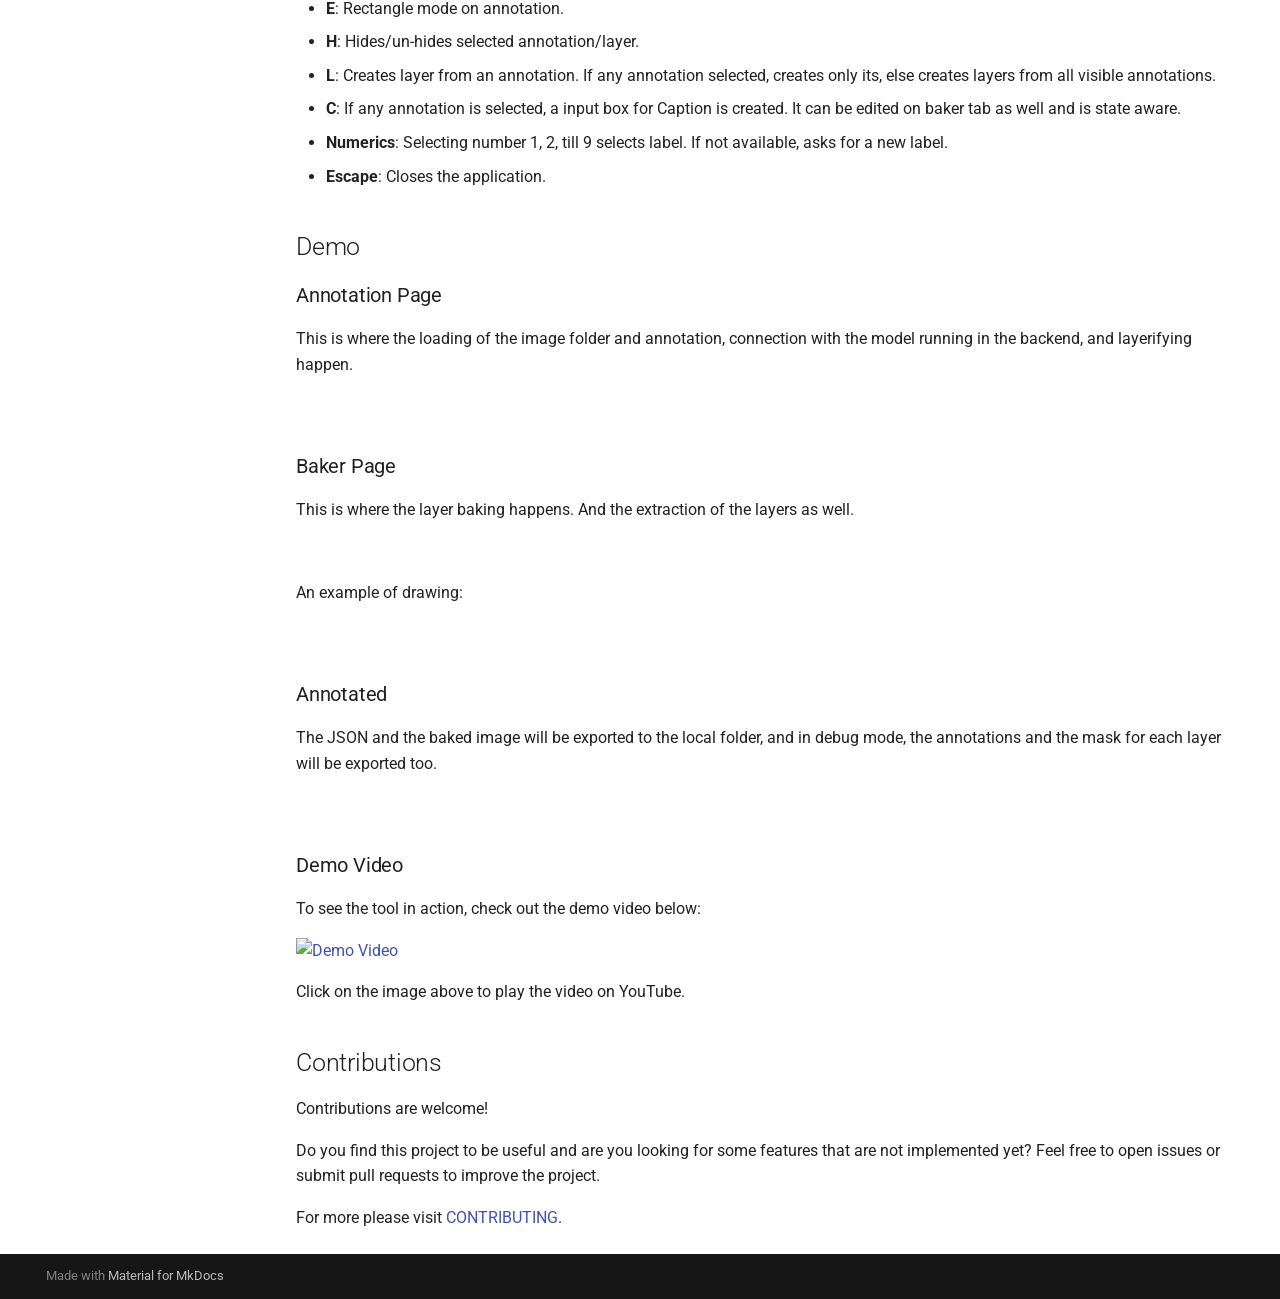
==== commit 8c7382e5: "Deployed 59948c3 with MkDocs version: 1.6.1" ====
--- a/index.html
+++ b/index.html
@@ -23,7 +23,7 @@
       
       
       <link rel="icon" href="assets/favicon_io/favicon-32x32.png">
-      <meta name="generator" content="mkdocs-1.6.1, mkdocs-material-9.7.1">
+      <meta name="generator" content="mkdocs-1.6.1, mkdocs-material-9.7.7">
     
     
       
@@ -31,7 +31,7 @@
       
     
     
-      <link rel="stylesheet" href="assets/stylesheets/main.484c7ddc.min.css">
+      <link rel="stylesheet" href="assets/stylesheets/main.ec1eaa64.min.css">
       
         
         <link rel="stylesheet" href="assets/stylesheets/palette.ab4e12ef.min.css">
@@ -749,6 +749,14 @@
 <h4 id="using-pip">Using PIP<a class="headerlink" href="#using-pip" title="Permanent link">&para;</a></h4>
 <p>This project is also available on the PyPI server.</p>
 <div class="highlight"><pre><span></span><code>pip<span class="w"> </span>install<span class="w"> </span>imagebaker
+
+<span class="c1"># Install with model extras (YOLO, RF-DETR, SAM 2, PyTorch)</span>
+pip<span class="w"> </span>install<span class="w"> </span><span class="s2">"imagebaker[all]"</span>
+
+<span class="c1"># Or install specific model extras:</span>
+pip<span class="w"> </span>install<span class="w"> </span><span class="s2">"imagebaker[yolo]"</span>
+pip<span class="w"> </span>install<span class="w"> </span><span class="s2">"imagebaker[rfdetr]"</span>
+pip<span class="w"> </span>install<span class="w"> </span><span class="s2">"imagebaker[sam2]"</span>
 </code></pre></div>
 <h4 id="developing">Developing<a class="headerlink" href="#developing" title="Permanent link">&para;</a></h4>
 <p>Please, clone this repository and install it locally:</p>
@@ -757,10 +765,17 @@
 pip<span class="w"> </span>install<span class="w"> </span>-e<span class="w"> </span>.
 </code></pre></div>
 <h3 id="first-run">First Run<a class="headerlink" href="#first-run" title="Permanent link">&para;</a></h3>
-<p>Run the following command to launch the GUI:</p>
-<p><code>imagebaker</code></p>
-<p>By default, the above command will not run any models on the backend. So please take a look into the example of model definition at <a href="https://github.com/q-viper/image-baker/blob/main/examples/loaded_models.py">examples/loaded_models.py</a>. Then we need to pass it as:</p>
-<p><code>imagebaker --models-file examples/loaded_models.py</code></p>
+<p>Launch the desktop GUI:</p>
+<div class="highlight"><pre><span></span><code>imagebaker<span class="w"> </span>--models-file<span class="w"> </span>examples/loaded_models.py
+</code></pre></div>
+<p>Or launch the standalone Web version:</p>
+<div class="highlight"><pre><span></span><code>imagebaker<span class="w"> </span>web<span class="w"> </span>--port<span class="w"> </span><span class="m">8000</span><span class="w"> </span>--models-file<span class="w"> </span>examples/loaded_models.py
+
+<span class="c1"># Launch web server in debug mode (verbose logging and live debug indicators)</span>
+imagebaker<span class="w"> </span>web<span class="w"> </span>--debug
+<span class="c1"># Or: imagebaker web -d</span>
+<span class="c1"># Or: imagebaker web debug</span>
+</code></pre></div>
 <p>For more options, please do: <code>imagebaker --help</code> It should give the following options.</p>
 <p><img alt="" src="https://github.com/q-viper/image-baker/blob/main/assets/demo/options.png?raw=true" /></p>
 <ul>
@@ -770,10 +785,14 @@
 <code>imagebaker --models-file examples/loaded_models.py --configs-file examples/example_config.py</code></p>
 <h2 id="features">Features<a class="headerlink" href="#features" title="Permanent link">&para;</a></h2>
 <ul>
-<li><strong>Annotating Images</strong>: Load a folder of images and annotate them using bounding boxes or polygons.</li>
-<li><strong>Model Testing</strong>: Define models for detection, segmentation, and prompts (e.g., points or rectangles) by following the base model structure in <a href="https://github.com/q-viper/image-baker/blob/main/imagebaker/models/base_model.py">imagebaker/models/base_model.py</a>. See <a href="https://github.com/q-viper/image-baker/blob/main/examples/loaded_models.py">examples/loaded_models.py</a> for a working example.</li>
-<li><strong>Layerifying</strong>: Crop images based on annotations to create reusable layers. Each cropped image represents a single layer.</li>
-<li><strong>Baking States</strong>: Arrange layers to create image variations by dragging, rotating, adjusting opacity, and more. Save the state using the Save State button or Ctrl + S.</li>
+<li><strong>Cross-Platform</strong>: Run as a desktop application (PySide6 Qt) or as a modern browser-based web application (<code>imagebaker web</code>).</li>
+<li><strong>Annotating Images</strong>: Load images and annotate with bounding boxes, points, and polygons. Mode-specific mouse cursor indicators.</li>
+<li><strong>Model Support</strong>: Integrate with YOLO (detection &amp; segmentation), RF-DETR (detection &amp; instance segmentation), and SAM 2 (prompt-guided segmentation) via <code>imagebaker[all]</code>.</li>
+<li><strong>Annotation Formats</strong>: Export and import annotations directly in <strong>COCO</strong>, <strong>YOLO</strong>, and ImageBaker <strong>JSON</strong> formats.</li>
+<li><strong>Layerifying</strong>: Crop images based on annotations to create reusable layers with a single click ("Layerify All").</li>
+<li><strong>Baking States &amp; Caching</strong>: Arrange layers by dragging, rotating, scaling, adjusting opacity, and drawing. Caching is persistent across sessions for both Layerify and Baker tabs with direct state download prompts.</li>
+<li><strong>Dataset Generation</strong>: Extract reproducible train/val/test splits (<code>CacheDatasetGenerator</code>) with background isolation (zero background data leakage across splits), aspect-ratio preserving resizing, optional cropping, layer min/max bounds, and selective unlabeled noise layers.</li>
+<li><strong>On-the-Fly PyTorch Dataset</strong>: Synthesize training samples dynamically during training via <code>ImageBakerTorchDataset</code>.</li>
 <li><strong>Playing States</strong>: Replay saved states, export them locally, or use them for further predictions.</li>
 <li><strong>Exporting States</strong>: Export the final annotated JSON and the baked multilayer image.</li>
 <li><strong>Drawing On Layers</strong>: First select a layer then draw upon it. Only selected layer will be drawn. And if no layers are selected, then the drawing will not be exported.</li>
@@ -823,7 +842,7 @@
 <h2 id="contributions">Contributions<a class="headerlink" href="#contributions" title="Permanent link">&para;</a></h2>
 <p>Contributions are welcome! </p>
 <p>Do you find this project to be useful and are you looking for some features that are not implemented yet? Feel free to open issues or submit pull requests to improve the project.</p>
-<p>For more please visit <a href="CONTRIBUTING">CONTRIBUTING</a>.</p>
+<p>For more please visit <a href="https://github.com/q-viper/image-baker/blob/main/CONTRIBUTING">CONTRIBUTING</a>.</p>
 
 
 
@@ -876,7 +895,7 @@
       <script id="__config" type="application/json">{"annotate": null, "base": ".", "features": ["tabs", "search", "navigation.tabs", "navigation.sections", "toc.integrate"], "search": "assets/javascripts/workers/search.2c215733.min.js", "tags": null, "translations": {"clipboard.copied": "Copied to clipboard", "clipboard.copy": "Copy to clipboard", "search.result.more.one": "1 more on this page", "search.result.more.other": "# more on this page", "search.result.none": "No matching documents", "search.result.one": "1 matching document", "search.result.other": "# matching documents", "search.result.placeholder": "Type to start searching", "search.result.term.missing": "Missing", "select.version": "Select version"}, "version": null}</script>
     
     
-      <script src="assets/javascripts/bundle.79ae519e.min.js"></script>
+      <script src="assets/javascripts/bundle.d7400e89.min.js"></script>
       
     
   </body>
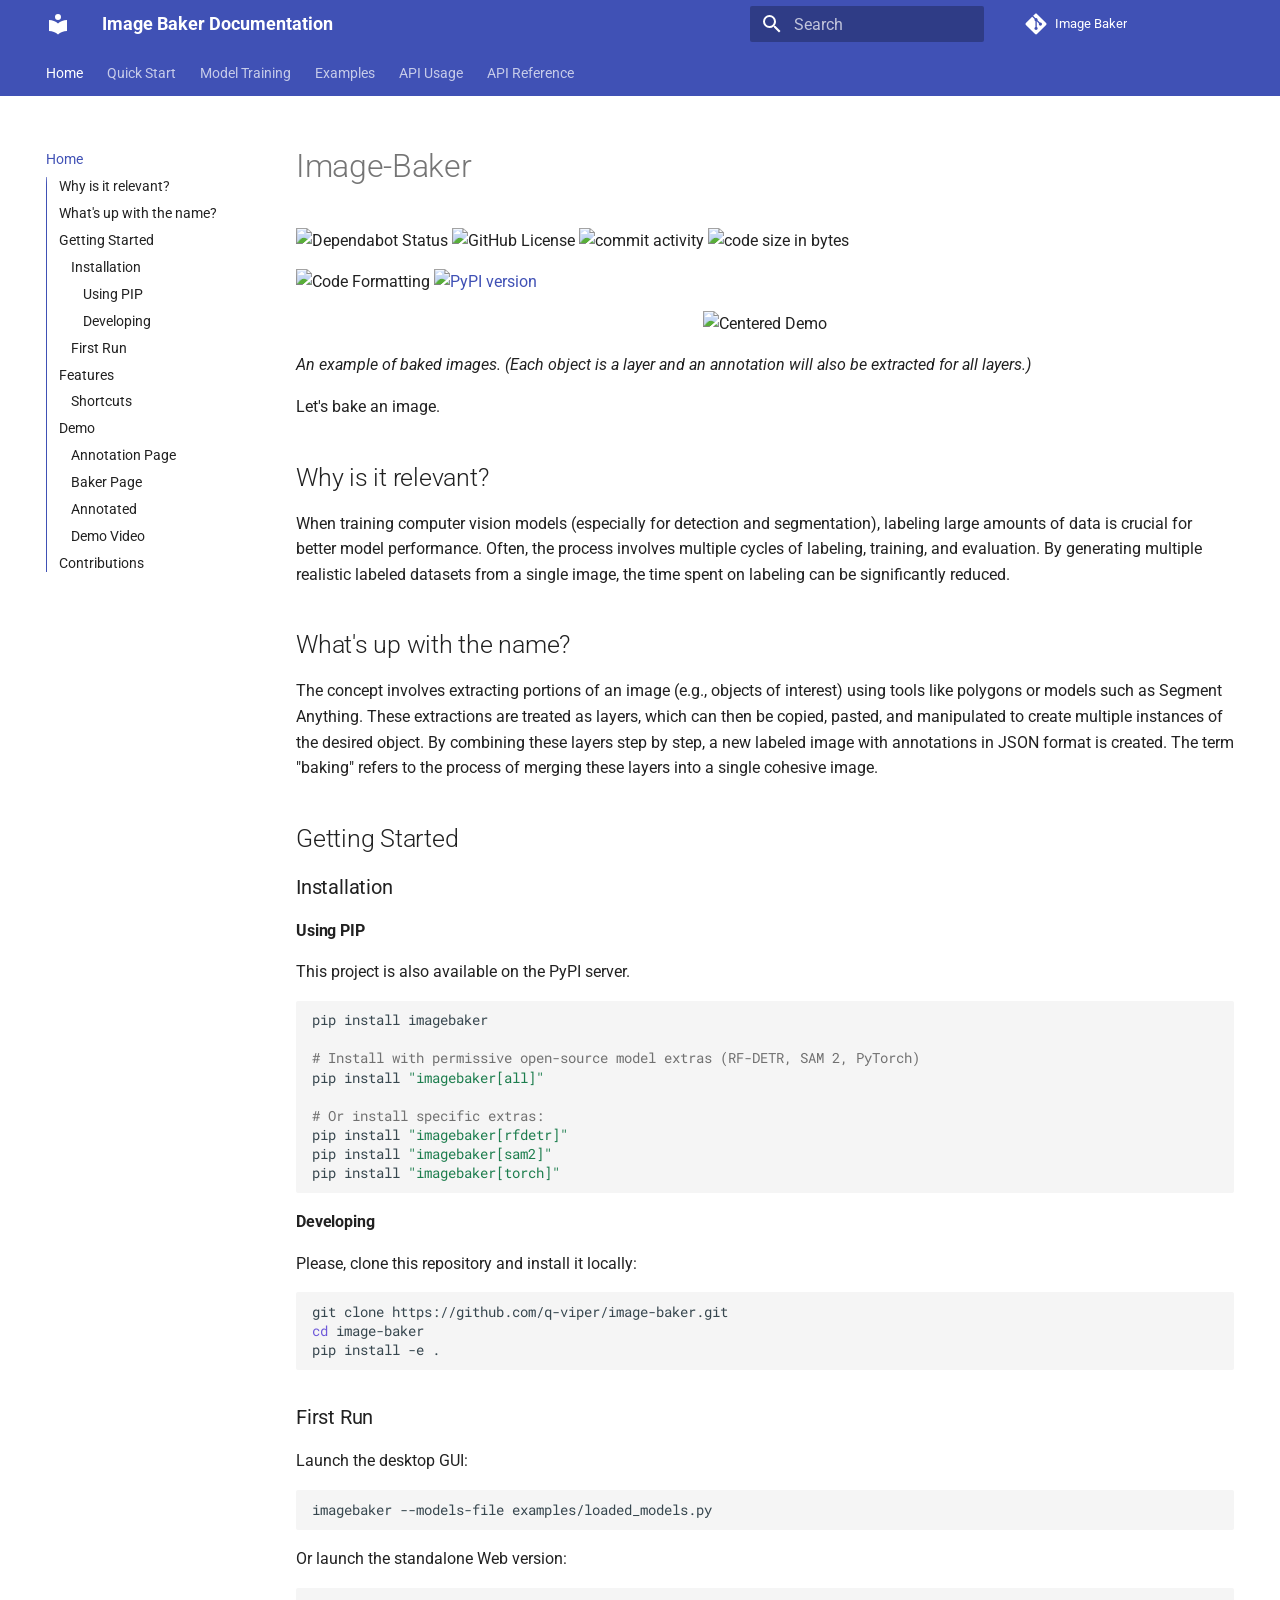
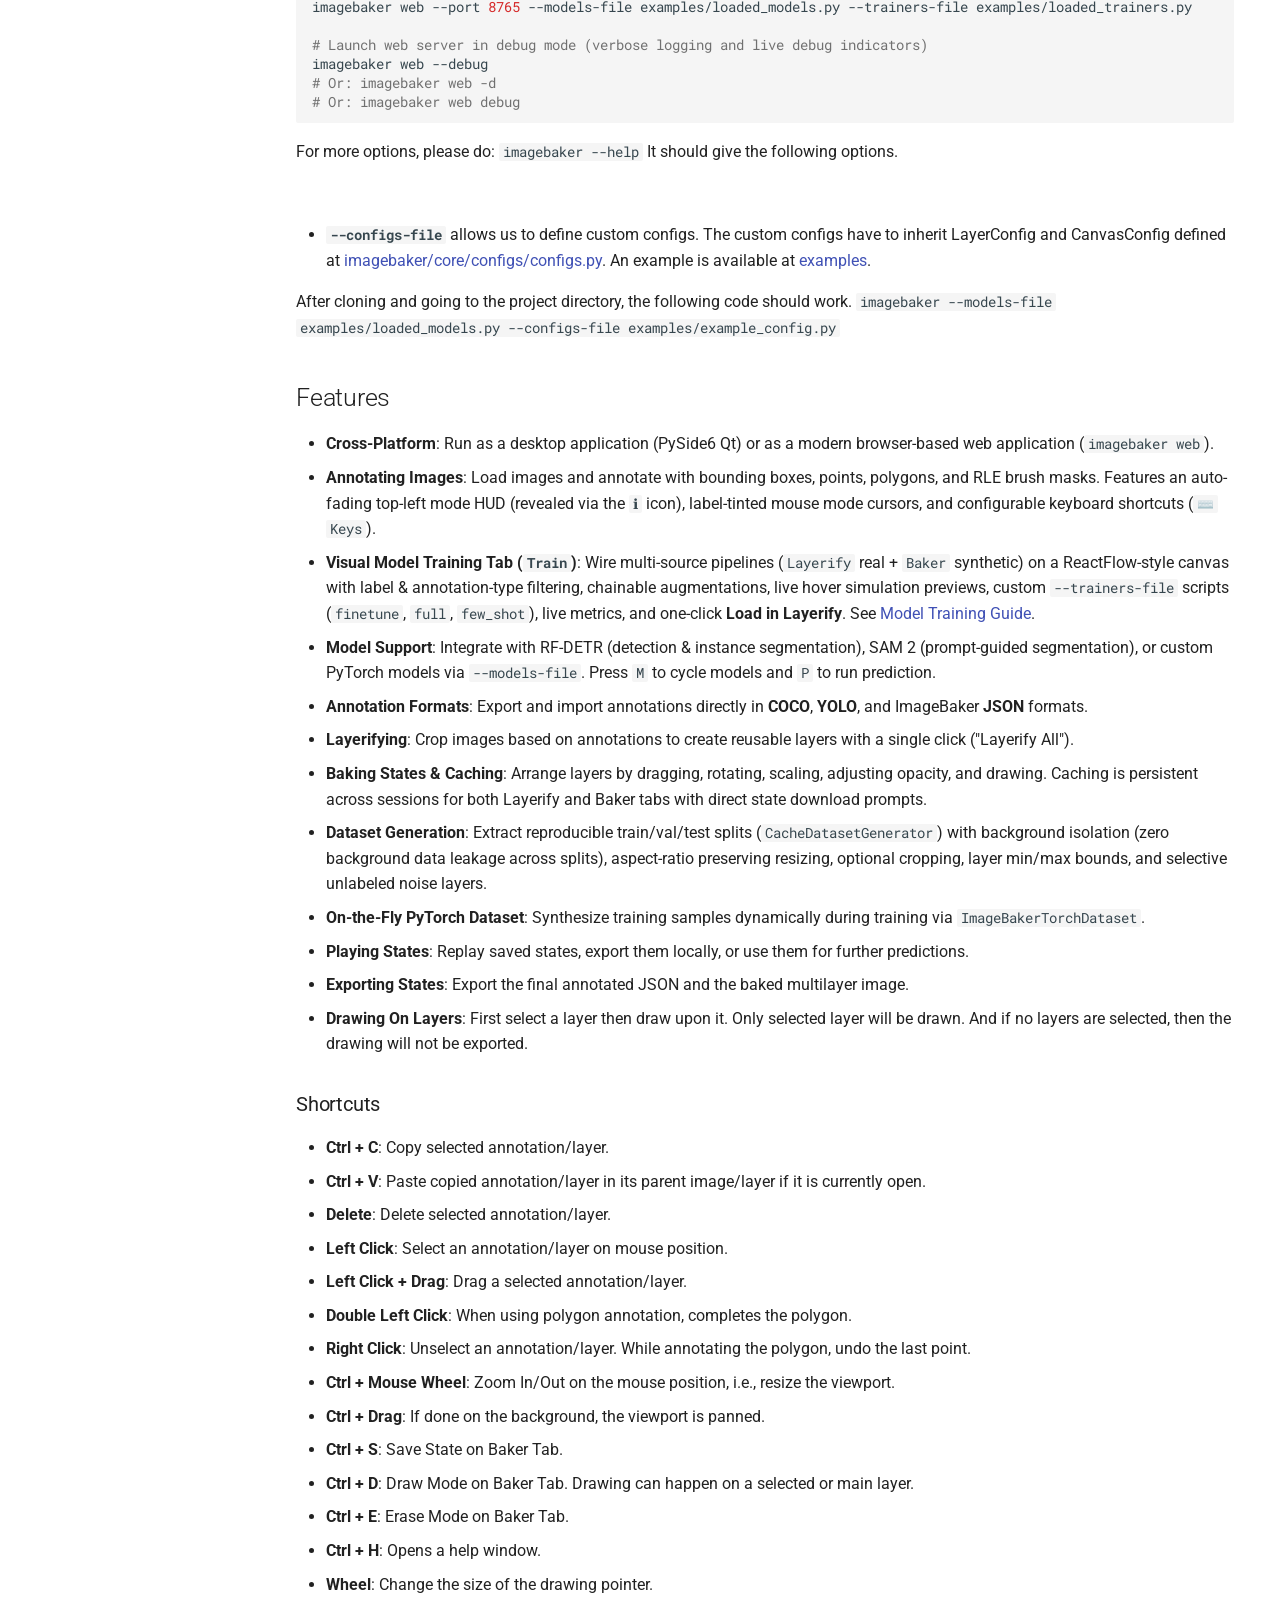
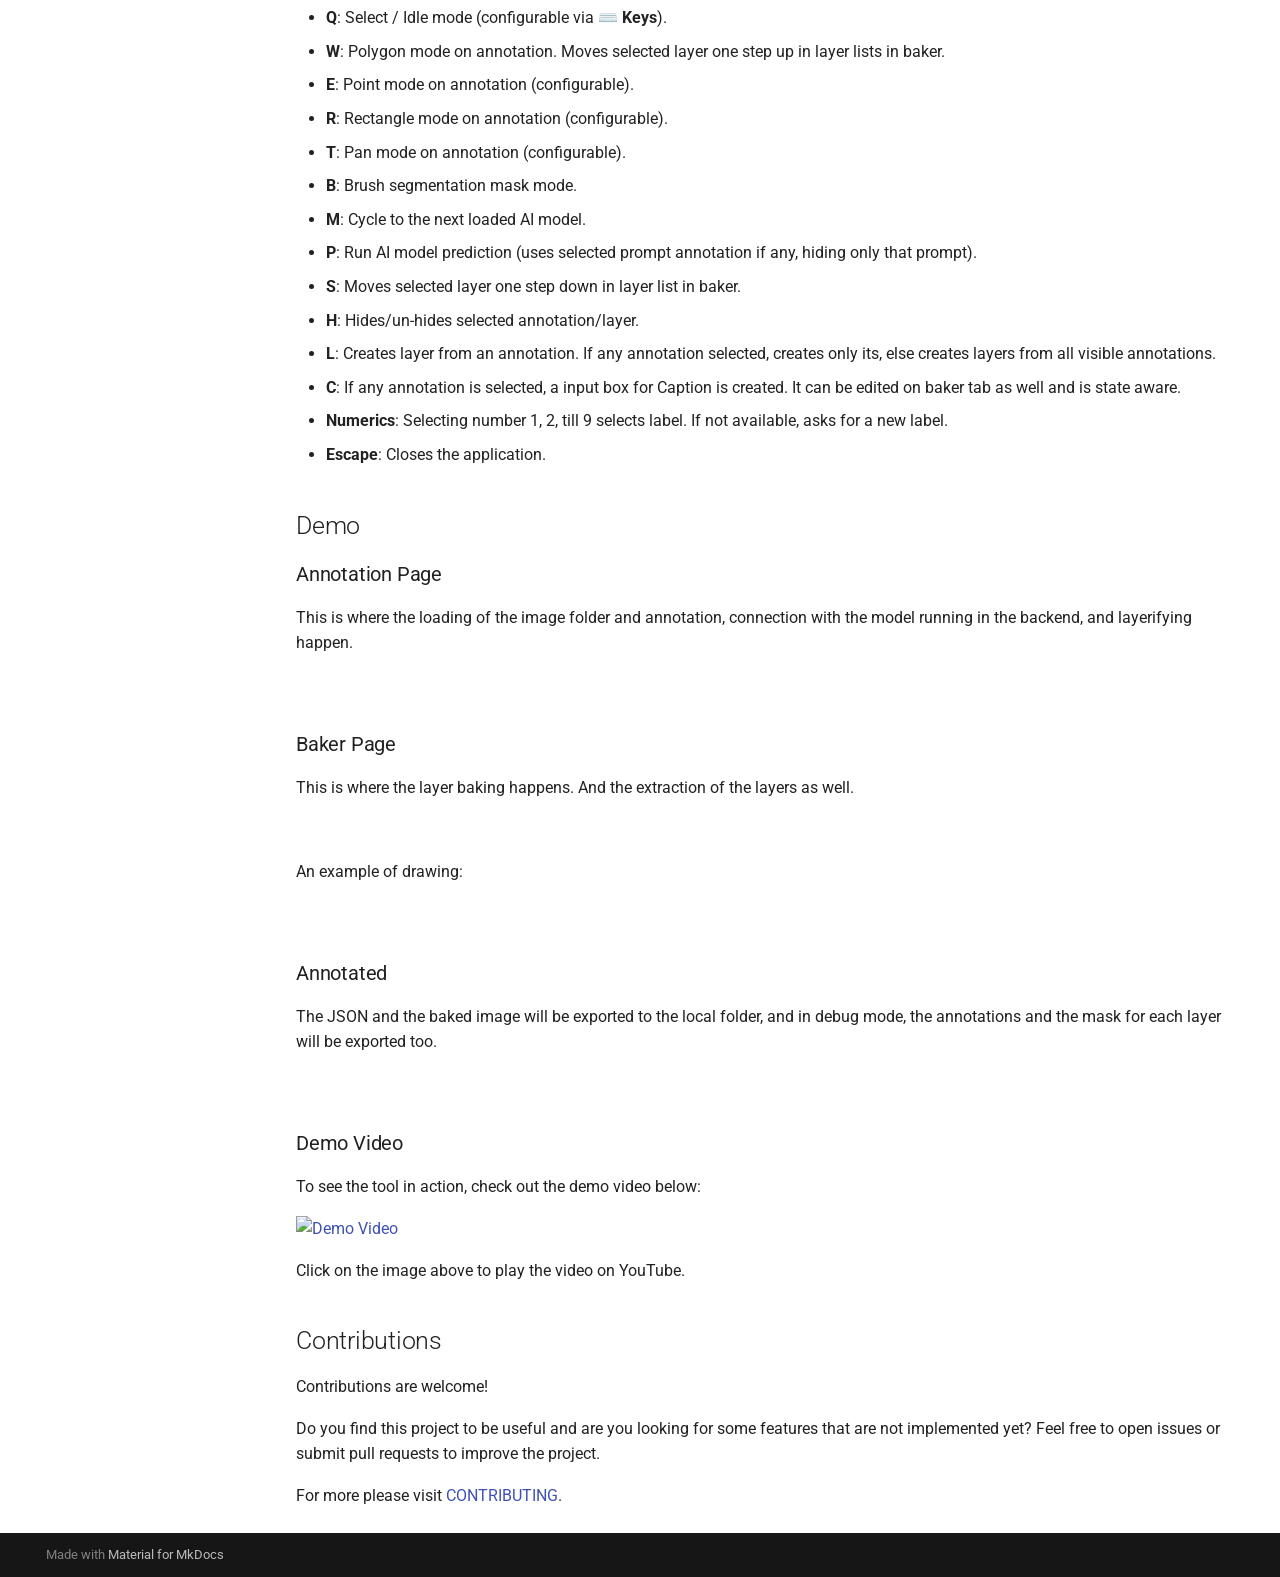
==== commit 221b0532: "Deployed 76ae01d with MkDocs version: 1.6.1" ====
--- a/index.html
+++ b/index.html
@@ -237,6 +237,25 @@
   
   
     <li class="md-tabs__item">
+      <a href="training/" class="md-tabs__link">
+        
+  
+  
+    
+  
+  Model Training
+
+      </a>
+    </li>
+  
+
+      
+        
+  
+  
+  
+  
+    <li class="md-tabs__item">
       <a href="examples/" class="md-tabs__link">
         
   
@@ -613,6 +632,33 @@
     
   
     Quick Start
+  
+
+    
+  </span>
+  
+  
+
+      </a>
+    </li>
+  
+
+    
+      
+      
+  
+  
+  
+  
+    <li class="md-nav__item">
+      <a href="training/" class="md-nav__link">
+        
+  
+  
+  <span class="md-ellipsis">
+    
+  
+    Model Training
   
 
     
@@ -750,13 +796,13 @@
 <p>This project is also available on the PyPI server.</p>
 <div class="highlight"><pre><span></span><code>pip<span class="w"> </span>install<span class="w"> </span>imagebaker
 
-<span class="c1"># Install with model extras (YOLO, RF-DETR, SAM 2, PyTorch)</span>
+<span class="c1"># Install with permissive open-source model extras (RF-DETR, SAM 2, PyTorch)</span>
 pip<span class="w"> </span>install<span class="w"> </span><span class="s2">"imagebaker[all]"</span>
 
-<span class="c1"># Or install specific model extras:</span>
-pip<span class="w"> </span>install<span class="w"> </span><span class="s2">"imagebaker[yolo]"</span>
+<span class="c1"># Or install specific extras:</span>
 pip<span class="w"> </span>install<span class="w"> </span><span class="s2">"imagebaker[rfdetr]"</span>
 pip<span class="w"> </span>install<span class="w"> </span><span class="s2">"imagebaker[sam2]"</span>
+pip<span class="w"> </span>install<span class="w"> </span><span class="s2">"imagebaker[torch]"</span>
 </code></pre></div>
 <h4 id="developing">Developing<a class="headerlink" href="#developing" title="Permanent link">&para;</a></h4>
 <p>Please, clone this repository and install it locally:</p>
@@ -769,7 +815,7 @@
 <div class="highlight"><pre><span></span><code>imagebaker<span class="w"> </span>--models-file<span class="w"> </span>examples/loaded_models.py
 </code></pre></div>
 <p>Or launch the standalone Web version:</p>
-<div class="highlight"><pre><span></span><code>imagebaker<span class="w"> </span>web<span class="w"> </span>--port<span class="w"> </span><span class="m">8000</span><span class="w"> </span>--models-file<span class="w"> </span>examples/loaded_models.py
+<div class="highlight"><pre><span></span><code>imagebaker<span class="w"> </span>web<span class="w"> </span>--port<span class="w"> </span><span class="m">8765</span><span class="w"> </span>--models-file<span class="w"> </span>examples/loaded_models.py<span class="w"> </span>--trainers-file<span class="w"> </span>examples/loaded_trainers.py
 
 <span class="c1"># Launch web server in debug mode (verbose logging and live debug indicators)</span>
 imagebaker<span class="w"> </span>web<span class="w"> </span>--debug
@@ -786,8 +832,9 @@
 <h2 id="features">Features<a class="headerlink" href="#features" title="Permanent link">&para;</a></h2>
 <ul>
 <li><strong>Cross-Platform</strong>: Run as a desktop application (PySide6 Qt) or as a modern browser-based web application (<code>imagebaker web</code>).</li>
-<li><strong>Annotating Images</strong>: Load images and annotate with bounding boxes, points, and polygons. Mode-specific mouse cursor indicators.</li>
-<li><strong>Model Support</strong>: Integrate with YOLO (detection &amp; segmentation), RF-DETR (detection &amp; instance segmentation), and SAM 2 (prompt-guided segmentation) via <code>imagebaker[all]</code>.</li>
+<li><strong>Annotating Images</strong>: Load images and annotate with bounding boxes, points, polygons, and RLE brush masks. Features an auto-fading top-left mode HUD (revealed via the <code>ℹ</code> icon), label-tinted mouse mode cursors, and configurable keyboard shortcuts (<code>⌨️ Keys</code>).</li>
+<li><strong>Visual Model Training Tab (<code>Train</code>)</strong>: Wire multi-source pipelines (<code>Layerify</code> real + <code>Baker</code> synthetic) on a ReactFlow-style canvas with label &amp; annotation-type filtering, chainable augmentations, live hover simulation previews, custom <code>--trainers-file</code> scripts (<code>finetune</code>, <code>full</code>, <code>few_shot</code>), live metrics, and one-click <strong>Load in Layerify</strong>. See <a href="training/">Model Training Guide</a>.</li>
+<li><strong>Model Support</strong>: Integrate with RF-DETR (detection &amp; instance segmentation), SAM 2 (prompt-guided segmentation), or custom PyTorch models via <code>--models-file</code>. Press <code>M</code> to cycle models and <code>P</code> to run prediction.</li>
 <li><strong>Annotation Formats</strong>: Export and import annotations directly in <strong>COCO</strong>, <strong>YOLO</strong>, and ImageBaker <strong>JSON</strong> formats.</li>
 <li><strong>Layerifying</strong>: Crop images based on annotations to create reusable layers with a single click ("Layerify All").</li>
 <li><strong>Baking States &amp; Caching</strong>: Arrange layers by dragging, rotating, scaling, adjusting opacity, and drawing. Caching is persistent across sessions for both Layerify and Baker tabs with direct state download prompts.</li>
@@ -813,10 +860,15 @@
 <li><strong>Ctrl + E</strong>: Erase Mode on Baker Tab.</li>
 <li><strong>Ctrl + H</strong>: Opens a help window.</li>
 <li><strong>Wheel</strong>: Change the size of the drawing pointer.</li>
-<li><strong>Q</strong>: Point mode on annotation.</li>
+<li><strong>Q</strong>: Select / Idle mode (configurable via <strong>⌨️ Keys</strong>).</li>
 <li><strong>W</strong>: Polygon mode on annotation. Moves selected layer one step up in layer lists in baker.</li>
+<li><strong>E</strong>: Point mode on annotation (configurable).</li>
+<li><strong>R</strong>: Rectangle mode on annotation (configurable).</li>
+<li><strong>T</strong>: Pan mode on annotation (configurable).</li>
+<li><strong>B</strong>: Brush segmentation mask mode.</li>
+<li><strong>M</strong>: Cycle to the next loaded AI model.</li>
+<li><strong>P</strong>: Run AI model prediction (uses selected prompt annotation if any, hiding only that prompt).</li>
 <li><strong>S</strong>: Moves selected layer one step down in layer list in baker.</li>
-<li><strong>E</strong>: Rectangle mode on annotation.</li>
 <li><strong>H</strong>: Hides/un-hides selected annotation/layer.</li>
 <li><strong>L</strong>: Creates layer from an annotation. If any annotation selected, creates only its, else creates layers from all visible annotations.</li>
 <li><strong>C</strong>: If any annotation is selected, a input box for Caption is created. It can be edited on baker tab as well and is state aware.</li>
